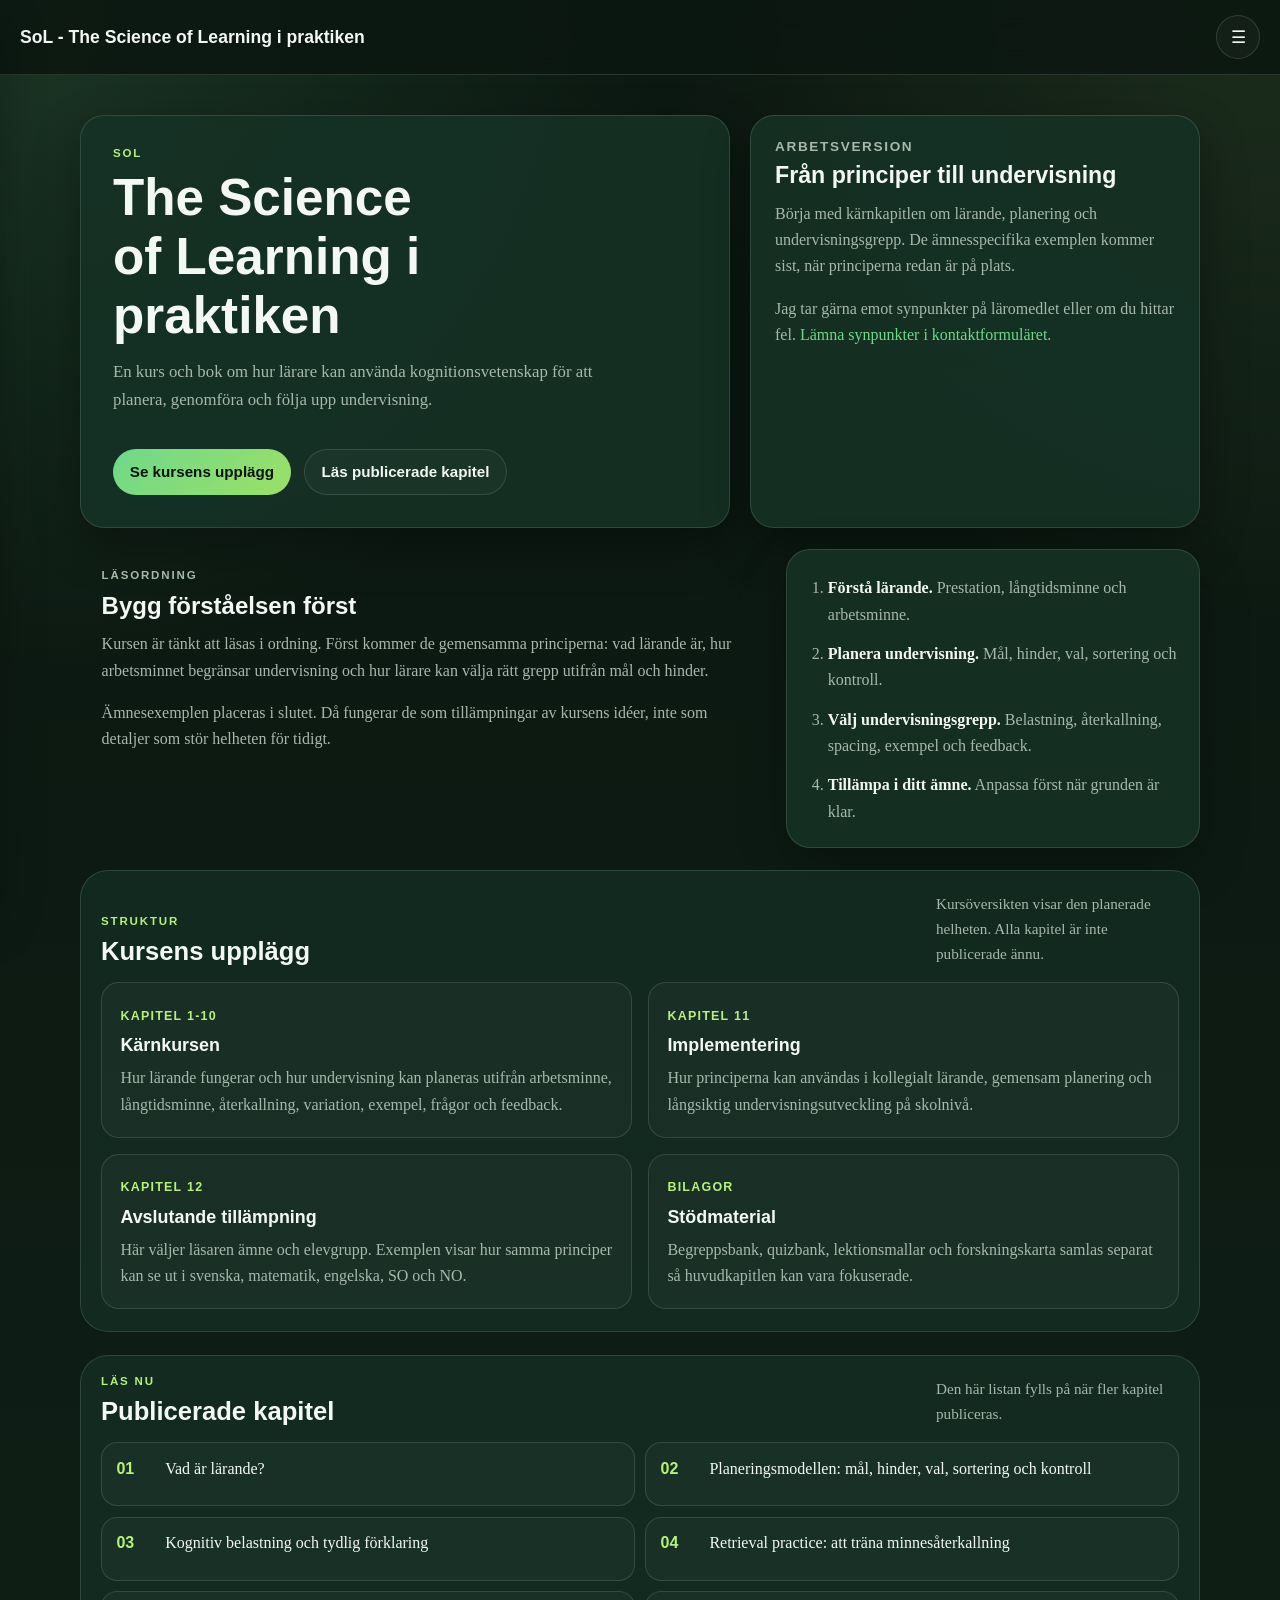
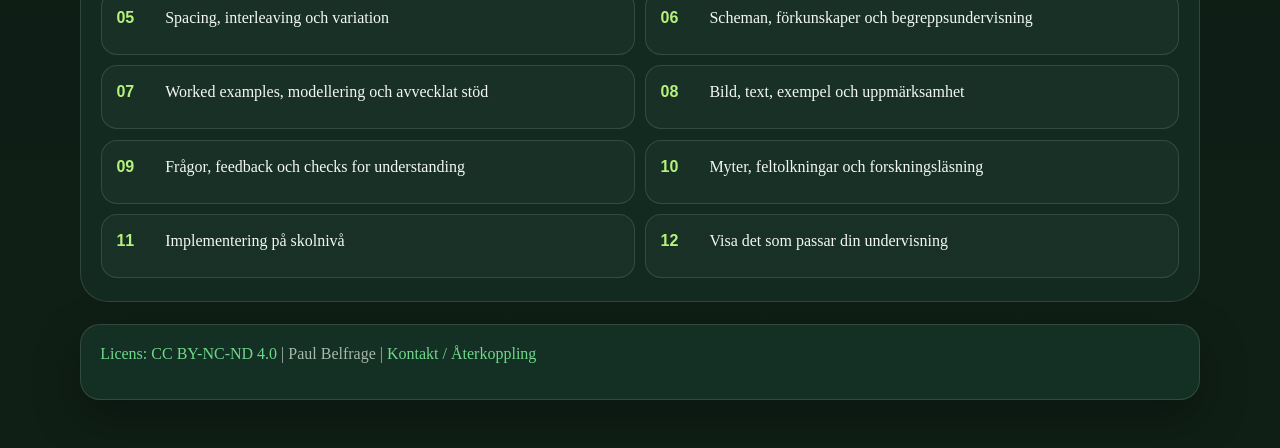
==== index.html @ 5ec09e28 "first commit" ====
<!DOCTYPE html>
<html lang="sv">

<head>
    <meta charset="UTF-8">
    <meta name="viewport" content="width=device-width, initial-scale=1.0">
    <meta name="description" content="The Science of Learning i praktiken är en bok om kognitionsvetenskap, undervisning och lärande med kapitel, övningar och quiz.">
    <title>The Science of Learning i praktiken</title>
    <link rel="stylesheet" href="css/style.css">
</head>

<body>
    <nav class="navbar">
        <a href="index.html" class="logo">SoL - The Science of Learning i praktiken</a>
        <button class="menu-toggle" id="menu-toggle" aria-label="Öppna kapitelmeny">☰</button>
    </nav>

    <aside class="side-menu" id="side-menu" aria-label="Kapitelmeny">
        <a href="index.html" class="menu-close" id="menu-close" aria-label="Stäng kapitelmeny">✕</a>
        <h2>Kapitel</h2>
        <nav class="chapter-menu" id="chapters-menu"></nav>
    </aside>

    <div class="container home-page">
        <header class="hero">
            <div class="hero-copy">
                <p class="eyebrow">SoL</p>
                <h1>The Science of Learning i praktiken</h1>
                <p class="subtitle">En kurs och bok om hur lärare kan använda kognitionsvetenskap för att planera, genomföra och följa upp undervisning.</p>
                <div class="hero-actions">
                    <a href="#course-roadmap" class="primary-link">Se kursens upplägg</a>
                    <a href="#available-chapters" class="secondary-link">Läs publicerade kapitel</a>
                </div>
            </div>
            <div class="hero-card">
                <p class="hero-card-label">Arbetsversion</p>
                <h2>Från principer till undervisning</h2>
                <p>Börja med kärnkapitlen om lärande, planering och undervisningsgrepp. De ämnesspecifika exemplen kommer sist, när principerna redan är på plats.</p>
                <p>Jag tar gärna emot synpunkter på läromedlet eller om du hittar fel. <a
                        href="https://docs.google.com/forms/d/e/1FAIpQLSc8fyjjAhtlfX3u6UeVvk6AlF_3-ow0UdZmgP3QtJIn5s7_hw/viewform?usp=dialog"
                        target="_blank" rel="noopener noreferrer">Lämna synpunkter i kontaktformuläret</a>.</p>
            </div>
        </header>

        <main class="page-stack">
            <section class="course-intro split-mode">
                <div class="split-mode-copy">
                    <p class="eyebrow">Läsordning</p>
                    <h2>Bygg förståelsen först</h2>
                    <p>Kursen är tänkt att läsas i ordning. Först kommer de gemensamma principerna: vad lärande är, hur arbetsminnet begränsar undervisning och hur lärare kan välja rätt grepp utifrån mål och hinder.</p>
                    <p>Ämnesexemplen placeras i slutet. Då fungerar de som tillämpningar av kursens idéer, inte som detaljer som stör helheten för tidigt.</p>
                </div>
                <div class="split-mode-panel">
                    <ol class="course-steps">
                        <li><strong>Förstå lärande.</strong> Prestation, långtidsminne och arbetsminne.</li>
                        <li><strong>Planera undervisning.</strong> Mål, hinder, val, sortering och kontroll.</li>
                        <li><strong>Välj undervisningsgrepp.</strong> Belastning, återkallning, spacing, exempel och feedback.</li>
                        <li><strong>Tillämpa i ditt ämne.</strong> Anpassa först när grunden är klar.</li>
                    </ol>
                </div>
            </section>

            <section class="toc-section" id="course-roadmap">
                <div class="section-heading">
                    <div>
                        <p class="eyebrow">Struktur</p>
                        <h2>Kursens upplägg</h2>
                    </div>
                    <p class="section-note">Kursöversikten visar den planerade helheten. Alla kapitel är inte publicerade ännu.</p>
                </div>

                <div class="roadmap-grid">
                    <article class="roadmap-card">
                        <span class="roadmap-range">Kapitel 1-10</span>
                        <h3>Kärnkursen</h3>
                        <p>Hur lärande fungerar och hur undervisning kan planeras utifrån arbetsminne, långtidsminne, återkallning, variation, exempel, frågor och feedback.</p>
                    </article>
                    <article class="roadmap-card">
                        <span class="roadmap-range">Kapitel 11</span>
                        <h3>Implementering</h3>
                        <p>Hur principerna kan användas i kollegialt lärande, gemensam planering och långsiktig undervisningsutveckling på skolnivå.</p>
                    </article>
                    <article class="roadmap-card">
                        <span class="roadmap-range">Kapitel 12</span>
                        <h3>Avslutande tillämpning</h3>
                        <p>Här väljer läsaren ämne och elevgrupp. Exemplen visar hur samma principer kan se ut i svenska, matematik, engelska, SO och NO.</p>
                    </article>
                    <article class="roadmap-card">
                        <span class="roadmap-range">Bilagor</span>
                        <h3>Stödmaterial</h3>
                        <p>Begreppsbank, quizbank, lektionsmallar och forskningskarta samlas separat så huvudkapitlen kan vara fokuserade.</p>
                    </article>
                </div>
            </section>

            <section class="toc-section" id="available-chapters">
                <div class="section-heading">
                    <div>
                        <p class="eyebrow">Läs nu</p>
                        <h2>Publicerade kapitel</h2>
                    </div>
                    <p class="section-note">Den här listan fylls på när fler kapitel publiceras.</p>
                </div>
                <nav class="chapter-menu chapter-menu-home" id="chapters-menu-homepage"></nav>
            </section>

        </main>

        <footer class="site-footer">
            <p><a href="https://creativecommons.org/licenses/by-nc-nd/4.0/" target="_blank" rel="noopener noreferrer">Licens: CC BY-NC-ND 4.0</a> | Paul Belfrage | <a
                href="https://docs.google.com/forms/d/e/1FAIpQLSc8fyjjAhtlfX3u6UeVvk6AlF_3-ow0UdZmgP3QtJIn5s7_hw/viewform"
                target="_blank" rel="noopener noreferrer">Kontakt / Återkoppling</a></p>
    </footer>
    </div>

    <script src="js/main.js"></script>
</body>

</html>
---- css/style.css ----
/* Space Safari - Simplified Stylesheet */

/* Programmering nivå 1 med Python */

:root {
  color-scheme: dark;
  --bg: #0b1711;
  --bg-end: #0f1f16;
  --bg-alt: #102218;
  --surface: #163125;
  --surface-2: #1b3a2c;
  --accent: #6fd88a;
  --accent-strong: #b6f17c;
  --text: #f3f8f4;
  --text-muted: #a7b8ac;
  --border: rgba(167, 184, 172, 0.2);
  --shadow: 0 18px 48px rgba(0, 0, 0, 0.3);
  --navbar-bg: rgba(11, 23, 17, 0.86);
  --side-menu-bg: rgba(10, 21, 15, 0.98);
  --panel-bg: rgba(22, 49, 37, 0.9);
  --panel-bg-soft: rgba(22, 49, 37, 0.68);
  --control-bg: rgba(255, 255, 255, 0.03);
  --control-bg-strong: rgba(255, 255, 255, 0.05);
  --overlay-bg: rgba(3, 8, 6, 0.56);
  --accent-text: #08140d;
  --hover-surface: #234533;
  --code-bg: #0a160f;
  --media-bg: #050e09;
  --hero-gradient-start: rgba(111, 216, 138, 0.08);
  --hero-gradient-end: rgba(182, 241, 124, 0.06);
  --topic-text: #e7f8ea;
  --reading-width: 72ch;
}

body[data-theme="light"] {
  color-scheme: light;
  --bg: #f4f7f0;
  --bg-end: #e9f0e4;
  --bg-alt: #eef4ea;
  --surface: #ffffff;
  --surface-2: #e4eee0;
  --accent: #2d8a48;
  --accent-strong: #246b3a;
  --text: #142219;
  --text-muted: #55665a;
  --border: rgba(67, 91, 74, 0.22);
  --shadow: 0 16px 42px rgba(31, 57, 38, 0.12);
  --navbar-bg: rgba(248, 251, 245, 0.9);
  --side-menu-bg: rgba(248, 251, 245, 0.98);
  --panel-bg: rgba(255, 255, 255, 0.9);
  --panel-bg-soft: rgba(255, 255, 255, 0.76);
  --control-bg: rgba(20, 34, 25, 0.04);
  --control-bg-strong: rgba(20, 34, 25, 0.07);
  --overlay-bg: rgba(20, 34, 25, 0.28);
  --accent-text: #ffffff;
  --hover-surface: #dce9d8;
  --code-bg: #edf4eb;
  --media-bg: #dde8d9;
  --hero-gradient-start: rgba(45, 138, 72, 0.08);
  --hero-gradient-end: rgba(128, 153, 48, 0.08);
  --topic-text: #173d24;
}

* {
  box-sizing: border-box;
}

html {
  scroll-behavior: smooth;
  scroll-padding-top: 80px;
}

body {
  margin: 0;
  min-height: 100vh;
  font-family: Georgia, "Times New Roman", serif;
  line-height: 1.65;
  color: var(--text);
  background:
    radial-gradient(
      circle at top left,
      rgba(111, 216, 138, 0.16),
      transparent 28%
    ),
    radial-gradient(
      circle at top right,
      rgba(182, 241, 124, 0.1),
      transparent 26%
    ),
    linear-gradient(180deg, var(--bg) 0%, var(--bg-end) 100%);
}

body.menu-open {
  overflow: hidden;
}

body.menu-open::before {
  content: "";
  position: fixed;
  inset: 0;
  background: var(--overlay-bg);
  z-index: 95;
}

img {
  max-width: 100%;
  display: block;
}

a {
  color: var(--accent);
  text-decoration: none;
}

a:hover {
  text-decoration: underline;
}

h1,
h2,
h3,
h4 {
  font-family: "Trebuchet MS", "Segoe UI", sans-serif;
  line-height: 1.15;
  margin: 0;
}

p {
  margin: 0 0 1rem;
}

ul,
ol {
  margin: 0.25rem 0 1rem;
  padding-left: 1.35rem;
}

.container {
  width: calc(100% - 2rem);
  max-width: 1180px;
  margin: 0 auto;
  padding: 1.25rem 0 3rem;
}

.navbar {
  position: sticky;
  top: 0;
  z-index: 90;
  display: flex;
  flex-wrap: wrap;
  align-items: center;
  justify-content: space-between;
  gap: 1rem;
  padding: 0.95rem 1.25rem;
  background: var(--navbar-bg);
  backdrop-filter: blur(14px);
  border-bottom: 1px solid var(--border);
}

.logo {
  order: 1;
  font-family: "Trebuchet MS", "Segoe UI", sans-serif;
  font-size: 1.1rem;
  font-weight: 700;
  color: var(--text);
}

.site-search {
  order: 2;
  flex: 1 1 320px;
  max-width: 480px;
  min-width: 220px;
  display: flex;
  align-items: center;
  gap: 0.5rem;
  position: relative;
}

.site-search-toggle {
  display: none;
  order: 1;
  align-items: center;
  justify-content: center;
  width: 2.75rem;
  height: 2.75rem;
  border: 1px solid var(--border);
  border-radius: 999px;
  background: var(--control-bg);
  color: var(--text);
  font-size: 1.05rem;
  cursor: pointer;
}

.site-search-panel {
  order: 2;
  flex: 1 1 320px;
  min-width: 220px;
  display: flex;
  align-items: center;
}

.site-search-panel .gcse-search {
  width: 100%;
}

.site-search-panel .gsc-control-cse,
.site-search-panel .gsc-control-cse-en,
.site-search .gsc-control-cse,
.site-search .gsc-control-cse-en {
  background: transparent !important;
  border: 0 !important;
  padding: 0 !important;
  margin: 0 !important;
}

.site-search-panel table.gsc-search-box,
.site-search table.gsc-search-box {
  margin: 0 !important;
}

.site-search-panel .gsc-search-box td,
.site-search .gsc-search-box td {
  padding: 0 !important;
}

.site-search-panel .gsc-input-box,
.site-search .gsc-input-box {
  background: var(--control-bg) !important;
  border: 1px solid var(--border) !important;
  box-shadow: none !important;
  border-radius: 999px !important;
  padding: 0.15rem 0.45rem !important;
}

.site-search-panel input.gsc-input,
.site-search input.gsc-input {
  background: transparent !important;
  color: var(--text) !important;
}

.site-search-panel input.gsc-input::placeholder,
.site-search input.gsc-input::placeholder {
  color: var(--text-muted) !important;
}

.site-search-panel .gsc-search-button-v2,
.site-search-panel .gsc-search-button-v2:hover,
.site-search-panel .gsc-search-button-v2:focus,
.site-search .gsc-search-button-v2,
.site-search .gsc-search-button-v2:hover,
.site-search .gsc-search-button-v2:focus {
  background: var(--accent) !important;
  border: 1px solid var(--accent) !important;
  border-radius: 999px !important;
  box-shadow: none !important;
}

.site-search-panel .gsc-search-button-v2 svg,
.site-search-panel .gsc-search-button-v2 path,
.site-search .gsc-search-button-v2 svg,
.site-search .gsc-search-button-v2 path {
  fill: var(--accent-text) !important;
}

.site-search-panel .gsc-results-wrapper-visible,
.site-search-panel .gsc-results-wrapper-overlay,
.site-search .gsc-results-wrapper-visible,
.site-search .gsc-results-wrapper-overlay {
  max-height: 70vh !important;
  min-height: 420px !important;
  overflow-y: auto !important;
}

.site-search-panel .gsc-results-wrapper-visible,
.site-search .gsc-results-wrapper-visible {
  width: 92vw !important;
  max-width: 680px !important;
}

.site-search-panel .gsc-resultsbox-visible,
.site-search-panel .gsc-results,
.site-search .gsc-resultsbox-visible,
.site-search .gsc-results {
  width: 100% !important;
}

.site-search-panel .gsc-webResult.gsc-result,
.site-search-panel .gsc-result,
.site-search .gsc-webResult.gsc-result,
.site-search .gsc-result {
  background: var(--panel-bg) !important;
  border-color: var(--border) !important;
}

.site-search-panel .gscb_a,
.site-search .gscb_a {
  color: var(--text) !important;
}

.page-search-shell {
  width: 100%;
  margin: 0 auto;
  max-width: 1180px;
  padding: 0.75rem 1rem 0;
  display: flex;
  flex-wrap: wrap;
  align-items: center;
  gap: 0.5rem;
}

.page-search-shell .site-search-panel {
  max-width: 520px;
  margin: 0 auto;
}

.menu-toggle,
.menu-close,
.primary-link,
.secondary-link,
.preview-link,
.nav-button,
.chapter-link,
.preview-btn {
  -webkit-tap-highlight-color: transparent;
}

.menu-toggle {
  order: 3;
  border: 1px solid var(--border);
  border-radius: 999px;
  background: var(--control-bg);
  color: var(--text);
  width: 2.75rem;
  height: 2.75rem;
  font-size: 1.05rem;
  cursor: pointer;
}

.theme-toggle {
  order: 2;
  display: inline-flex;
  align-items: center;
  justify-content: center;
  gap: 0.35rem;
  min-width: 2.75rem;
  height: 2.75rem;
  padding: 0 0.85rem;
  border: 1px solid var(--border);
  border-radius: 999px;
  background: var(--control-bg);
  color: var(--text);
  font:
    700 0.9rem/1 "Trebuchet MS",
    "Segoe UI",
    sans-serif;
  cursor: pointer;
}

.theme-toggle:hover,
.menu-toggle:hover,
.site-search-toggle:hover {
  border-color: rgba(111, 216, 138, 0.45);
  background: rgba(111, 216, 138, 0.08);
}

.side-menu {
  position: fixed;
  inset: 0 auto 0 0;
  width: 22rem;
  max-width: 92vw;
  padding: 1.25rem;
  background: var(--side-menu-bg);
  border-right: 1px solid var(--border);
  box-shadow: var(--shadow);
  transform: translateX(-102%);
  transition: transform 0.28s ease;
  z-index: 100;
  overflow-y: auto;
}

.side-menu.active {
  transform: translateX(0);
}

.side-menu h2 {
  margin: 0.25rem 0 1rem;
  font-size: 1.3rem;
}

.menu-close {
  position: absolute;
  top: 0.85rem;
  right: 0.85rem;
  width: 2.2rem;
  height: 2.2rem;
  display: grid;
  place-items: center;
  border-radius: 999px;
  border: 1px solid var(--border);
  color: var(--text);
}

.chapter-menu {
  display: grid;
  gap: 0.65rem;
}

.chapter-link {
  display: flex;
  gap: 0.8rem;
  align-items: flex-start;
  padding: 0.8rem 0.9rem;
  border: 1px solid var(--border);
  border-radius: 16px;
  color: var(--text);
  background: var(--control-bg);
}

.chapter-link:hover {
  text-decoration: none;
  border-color: rgba(111, 216, 138, 0.45);
  background: rgba(111, 216, 138, 0.08);
}

.chapter-number {
  color: var(--accent-strong);
  font-weight: 700;
  min-width: 2.25rem;
  font-family: "Trebuchet MS", "Segoe UI", sans-serif;
}

.chapter-title {
  color: var(--text);
}

.home-page,
.preview-page {
  max-width: 1120px;
}

.hero {
  display: grid;
  grid-template-columns: minmax(0, 1.3fr) minmax(18rem, 0.9fr);
  gap: 1.25rem;
  align-items: stretch;
  margin-top: 1.25rem;
}

.hero-compact {
  margin-top: 1.1rem;
}

.hero-copy,
.hero-card,
.feature-card,
.split-mode-panel,
.chapter-main,
.chapter-aside,
.aside-card,
.content-section,
.chapter-header,
.nav-button,
.site-footer {
  background: rgba(22, 49, 37, 0.9);
  background: var(--panel-bg);
  border: 1px solid var(--border);
  box-shadow: var(--shadow);
}

.hero-copy,
.hero-card,
.feature-card,
.split-mode-panel,
.aside-card {
  border-radius: 24px;
}

.hero-copy {
  padding: 2rem;
  display: flex;
  flex-direction: column;
  justify-content: center;
}

.eyebrow {
  margin: 0 0 0.6rem;
  text-transform: uppercase;
  letter-spacing: 0.16em;
  color: var(--accent-strong);
  font:
    700 0.72rem/1 "Trebuchet MS",
    "Segoe UI",
    sans-serif;
}

.hero h1 {
  font-size: 3.2rem;
  max-width: 11ch;
  margin-bottom: 0.75rem;
}

.subtitle {
  font-size: 1.05rem;
  color: var(--text-muted);
  max-width: 62ch;
}

.hero-actions {
  display: flex;
  flex-wrap: wrap;
  gap: 0.8rem;
  margin-top: 1.2rem;
}

.primary-link,
.secondary-link,
.preview-link {
  display: inline-flex;
  align-items: center;
  justify-content: center;
  min-height: 2.9rem;
  padding: 0.7rem 1.05rem;
  border-radius: 999px;
  font:
    700 0.95rem/1.1 "Trebuchet MS",
    "Segoe UI",
    sans-serif;
}

.primary-link,
.preview-link {
  color: #08140d;
  color: var(--accent-text);
  background: linear-gradient(135deg, var(--accent) 0%, #9ce067 100%);
}

.secondary-link {
  color: var(--text);
  border: 1px solid var(--border);
  background: var(--control-bg);
}

.hero-card {
  padding: 1.5rem;
}

.hero-card-label {
  margin: 0 0 0.5rem;
  color: var(--accent-strong);
  font:
    700 0.85rem/1 "Trebuchet MS",
    "Segoe UI",
    sans-serif;
  text-transform: uppercase;
  letter-spacing: 0.12em;
}

.hero-card h2 {
  margin-bottom: 0.75rem;
  font-size: 1.45rem;
}

.hero-card p,
.hero-card li,
.feature-card p,
.split-mode-copy p,
.chapter-aside p,
.chapter-aside li,
.content-section p {
  color: var(--text-muted);
}

.hero-card ul {
  margin-top: 1rem;
}

.page-stack {
  display: grid;
  gap: 1.4rem;
  margin-top: 1.3rem;
}

.feature-grid {
  display: grid;
  grid-template-columns: repeat(3, minmax(0, 1fr));
  gap: 1rem;
}

.feature-card {
  padding: 1.25rem;
}

.feature-card h2 {
  margin-bottom: 0.6rem;
  font-size: 1.1rem;
}

.course-intro {
  align-items: stretch;
}

.course-steps {
  display: grid;
  gap: 0.8rem;
  padding-left: 1.2rem;
}

.course-steps li {
  color: var(--text-muted);
}

.course-steps strong {
  color: var(--text);
}

.toc-section,
.split-mode,
.chapter-header,
.content-section,
.chapter-nav,
.chapter-hero {
  width: 100%;
}

.toc-section {
  padding: 1.25rem 1.25rem 1.4rem;
  border: 1px solid var(--border);
  border-radius: 28px;
  background: var(--panel-bg-soft);
}

.section-heading {
  display: flex;
  justify-content: space-between;
  gap: 1rem;
  align-items: end;
  margin-bottom: 1rem;
}

.section-heading h2 {
  font-size: 1.6rem;
}

.section-note {
  max-width: 32ch;
  color: var(--text-muted);
  font-size: 0.95rem;
  margin: 0;
}

.chapter-menu-home {
  grid-template-columns: repeat(2, minmax(0, 1fr));
}

.chapter-menu-home .chapter-link {
  min-height: 4rem;
}

.roadmap-grid {
  display: grid;
  grid-template-columns: repeat(2, minmax(0, 1fr));
  gap: 1rem;
}

.roadmap-card {
  padding: 1.15rem;
  border: 1px solid var(--border);
  border-radius: 18px;
  background: var(--control-bg);
}

.roadmap-card h3 {
  margin: 0.45rem 0 0.6rem;
  font-size: 1.12rem;
}

.roadmap-card p {
  margin: 0;
  color: var(--text-muted);
}

.roadmap-range {
  display: inline-flex;
  color: var(--accent-strong);
  font:
    700 0.78rem/1 "Trebuchet MS",
    "Segoe UI",
    sans-serif;
  text-transform: uppercase;
  letter-spacing: 0.1em;
}

.split-mode {
  display: grid;
  grid-template-columns: minmax(0, 1.25fr) minmax(18rem, 0.75fr);
  gap: 1rem;
  align-items: stretch;
}

.split-mode-copy,
.split-mode-panel {
  padding: 1.35rem;
}

.split-mode-copy h2,
.feature-card h2,
.chapter-main h2,
.chapter-aside h2,
.chapter-aside h3 {
  margin-bottom: 0.75rem;
}

.split-mode-panel ol,
.split-mode-panel ul {
  margin-bottom: 0;
}

.site-footer {
  margin-top: 1.4rem;
  padding: 1rem 1.2rem;
  border-radius: 20px;
  color: var(--text-muted);
}

.site-footer-wide {
  margin: 1rem auto 0;
  width: calc(100% - 2rem);
  max-width: 1180px;
}

.chapter-shell {
  display: grid;
  grid-template-columns: minmax(0, 1fr) minmax(18rem, 0.32fr);
  gap: 1rem;
  align-items: start;
}

.chapter-main {
  min-width: 0;
  padding: 1.25rem;
  border-radius: 28px;
}


.chapter-quiz-section {
  margin-top: 2rem;
}

.quiz-grid {
  display: grid;
  gap: 1.5rem;
  grid-template-columns: 1fr;
  margin-top: 1.2rem;
}

.quiz-card {
  margin: 0;
  padding: 1.15rem;
  border: 1px solid var(--border);
  border-radius: 16px;
  background: var(--control-bg-strong);
}

.quiz-question {
  margin: 0 0 1rem;
  display: block;
  font-weight: 700;
}

.quiz-options {
  display: flex;
  flex-direction: column;
  gap: 0.8rem;
}

.quiz-option {
  display: flex;
  align-items: flex-start;
  gap: 0.7rem;
  width: 100%;
  box-sizing: border-box;
  padding: 0.8rem 0.9rem;
  border-radius: 12px;
  background: var(--control-bg);
}

.quiz-option input {
  margin-top: 0.2rem;
}

.quiz-actions {
  margin-top: 1.4rem;
  display: grid;
  gap: 0.8rem;
}

.quiz-submit {
  justify-self: start;
  border: 0;
  border-radius: 999px;
  padding: 0.85rem 1.3rem;
  background: var(--accent);
  color: var(--accent-text);
  font: inherit;
  font-weight: 700;
  cursor: pointer;
}

.quiz-status {
  margin: 0;
  color: var(--text-muted);
}

.quiz-results {
  margin-top: 1.4rem;
}

.quiz-results-grid {
  display: grid;
  gap: 1rem;
  margin-top: 1rem;
}

.quiz-result-card {
  padding: 1rem;
  border-radius: 14px;
  border: 1px solid var(--border);
  background: var(--control-bg-strong);
}

.quiz-card--missing,
.quiz-result-card--incorrect {
  border-color: rgba(255, 171, 145, 0.7);
}

.quiz-card--correct,
.quiz-result-card--correct {
  border-color: rgba(111, 216, 138, 0.7);
}

.quiz-result-question {
  margin-top: 0;
}

.quiz-result-explanation {
  margin-bottom: 0;
}

.chapter-resources-section {
  margin-top: 1.25rem;
  padding: 0.95rem 1rem 1rem;
}

.chapter-resources-section h2 {
  font-size: 1.15rem;
}

.chapter-resources-section .resource-list {
  gap: 0.55rem;
}

.chapter-resources-section .resource-item {
  padding: 0.7rem 0.8rem;
  border-radius: 12px;
}

.chapter-resources-section .resource-item h3 {
  margin-bottom: 0.25rem;
  font-size: 0.95rem;
}

.chapter-resources-section .resource-item p {
  margin-bottom: 0;
  font-size: 0.84rem;
  line-height: 1.45;
}
.chapter-aside {
  position: sticky;
  top: 5rem;
  display: grid;
  gap: 1rem;
  border-radius: 28px;
  padding: 1rem;
}

.chapter-hero {
  padding: 1rem 1.1rem 1.25rem;
  border-radius: 24px;
  margin-bottom: 1rem;
  background: linear-gradient(
    135deg,
    var(--hero-gradient-start),
    var(--hero-gradient-end)
  );
  border: 1px solid var(--border);
}

.chapter-hero h1 {
  font-size: 2.35rem;
}

.chapter-hero .subtitle {
  margin-top: 0.5rem;
}

.chapter-hero a {
  color: var(--text);
}

.chapter-header,
.content-section {
  border-radius: 22px;
  padding: 1.1rem 1.1rem 1.2rem;
  margin-bottom: 1rem;
}

.chapter-header h1 {
  font-size: 1.8rem;
}

.chapter-meta {
  display: flex;
  flex-wrap: wrap;
  gap: 0.75rem 1rem;
  margin-top: 0.8rem;
  color: var(--text-muted);
  font:
    700 0.9rem/1.2 "Trebuchet MS",
    "Segoe UI",
    sans-serif;
}

.chapter-header .chapter-meta span {
  padding: 0.4rem 0.7rem;
  border-radius: 999px;
  background: var(--control-bg);
  border: 1px solid var(--border);
}

.key-topics {
  display: flex;
  flex-wrap: wrap;
  gap: 0.55rem;
  margin-top: 1rem;
}

.key-topics span {
  padding: 0.42rem 0.72rem;
  border-radius: 999px;
  border: 1px solid rgba(111, 216, 138, 0.3);
  background: rgba(111, 216, 138, 0.12);
  color: var(--topic-text);
  font:
    700 0.82rem/1 "Trebuchet MS",
    "Segoe UI",
    sans-serif;
}

.content-section ul,
.content-section ol,
.aside-card ul,
.aside-card ol {
  line-height: 1.8;
}

.video-grid,
.resource-list {
  display: grid;
  gap: 0.9rem;
}

.video-card,
.resource-item {
  padding: 1rem;
  border-radius: 20px;
  background: var(--control-bg);
  border: 1px solid var(--border);
}

.video-card h3,
.resource-item h3 {
  margin-bottom: 0.35rem;
}

.video-embed {
  width: 100%;
  aspect-ratio: 16 / 9;
  border: 0;
  border-radius: 16px;
  margin-top: 0.8rem;
}

.gif-embed {
  width: 100%;
  height: auto;
  object-fit: contain;
  background: var(--media-bg);
}

.chapter-nav {
  display: grid;
  grid-template-columns: repeat(2, minmax(0, 1fr));
  gap: 0.9rem;
}

.nav-button {
  display: flex;
  justify-content: space-between;
  gap: 0.8rem;
  padding: 1rem 1.05rem;
  border-radius: 20px;
  color: var(--text);
}

.nav-button:hover {
  text-decoration: none;
  border-color: rgba(111, 216, 138, 0.45);
  transform: translateY(-1px);
}

.nav-label {
  color: var(--text-muted);
  font:
    700 0.8rem/1 "Trebuchet MS",
    "Segoe UI",
    sans-serif;
  text-transform: uppercase;
  letter-spacing: 0.1em;
}

.nav-title {
  margin-top: 0.35rem;
  font:
    700 1rem/1.2 "Trebuchet MS",
    "Segoe UI",
    sans-serif;
}

.chapter-aside .aside-card {
  padding: 1rem 1rem 1.15rem;
}

.aside-card h2 {
  font-size: 1.2rem;
}

.aside-card h3 {
  font-size: 1.05rem;
}

.chapter-aside ul,
.chapter-aside ol {
  margin-bottom: 0;
}

.chapter-toc {
  margin-top: 0.75rem;
}

.chapter-toc-list {
  margin: 0;
  padding: 0;
  list-style: none;
  display: grid;
  gap: 0.35rem;
}

.chapter-toc-list li {
  margin: 0;
}

.chapter-toc .toc-link {
  display: block;
  padding: 0.45rem 0.6rem;
  border-radius: 10px;
  color: var(--text);
  border: 1px solid transparent;
  transition:
    background 0.2s ease,
    border-color 0.2s ease;
}

.chapter-toc .toc-link:hover {
  text-decoration: none;
  background: rgba(111, 216, 138, 0.1);
  border-color: rgba(111, 216, 138, 0.35);
}

.chapter-toc .toc-link-sub {
  padding-left: 1.2rem;
  font-size: 0.95rem;
  color: var(--text-muted);
}

.toc-empty {
  margin: 0;
  color: var(--text-muted);
}

pre,
code {
  font-family: "SFMono-Regular", "Menlo", "Consolas", monospace;
}

pre {
  overflow-x: auto;
  padding: 1rem;
  border-radius: 18px;
  background: var(--code-bg);
  border: 1px solid var(--border);
}

code {
  padding: 0.15rem 0.35rem;
  border-radius: 6px;
  background: var(--control-bg-strong);
}

pre code {
  padding: 0;
  background: transparent;
}

blockquote {
  margin: 1rem 0;
  padding: 0.9rem 1rem;
  border-left: 4px solid var(--accent-strong);
  background: rgba(182, 241, 124, 0.09);
  color: var(--text-muted);
}

table {
  width: 100%;
  border-collapse: collapse;
  overflow: hidden;
  border-radius: 14px;
}

th,
td {
  border: 1px solid var(--border);
  padding: 0.65rem 0.75rem;
  vertical-align: top;
}

th {
  background: var(--control-bg-strong);
  text-align: left;
}

@media (max-width: 1080px) {
  .hero,
  .split-mode,
  .chapter-shell,
  .feature-grid,
  .roadmap-grid {
    grid-template-columns: 1fr;
  }

  .chapter-aside {
    position: static;
  }

  .chapter-menu-home {
    grid-template-columns: 1fr;
  }
}

@media (max-width: 720px) {
  .container,
  .site-footer-wide {
    width: calc(100% - 1rem);
    max-width: 100%;
  }

  .navbar {
    padding-inline: 0.85rem;
  }

  .logo {
    order: 1;
  }

  .site-search {
    order: 2;
    flex: 0 0 auto;
    min-width: 0;
    max-width: none;
    position: relative;
  }

  .site-search-toggle {
    display: inline-flex;
  }

  .site-search-panel {
    display: none;
    position: absolute;
    top: calc(100% + 0.55rem);
    left: 0;
    right: 0;
    z-index: 95;
    padding: 0.75rem;
    background: var(--side-menu-bg);
    border: 1px solid var(--border);
    border-radius: 18px;
    box-shadow: var(--shadow);
  }

  body.site-search-open .site-search-panel {
    display: flex;
  }

  body.site-search-open .site-search {
    flex-basis: 100%;
  }

  .menu-toggle {
    order: 2;
    margin-left: auto;
  }

  .page-search-shell {
    display: flex;
    flex-wrap: wrap;
    align-items: center;
    gap: 0.5rem;
    padding-inline: 0.5rem;
  }

  .page-search-shell .site-search-panel {
    display: none;
    width: 100%;
    max-width: none;
    margin: 0;
    position: static;
  }

  .hero-copy,
  .hero-card,
  .feature-card,
  .split-mode-copy,
  .split-mode-panel,
  .chapter-main,
  .chapter-aside,
  .content-section,
  .chapter-header,
  .toc-section,
  .site-footer {
    border-radius: 20px;
  }

  .hero-copy,
  .chapter-main {
    padding: 1.1rem;
  }

  .chapter-nav {
    grid-template-columns: 1fr;
  }

  .section-heading {
    flex-direction: column;
    align-items: start;
  }
}

.nav-button {
  flex: 1;
  padding: 1rem;
  background: var(--surface);
  border: 1px solid var(--border);
  border-radius: 6px;
  text-decoration: none;
  color: var(--text);
  transition: all 0.2s;
}

.nav-button:hover {
  background: var(--hover-surface);
  border-color: var(--accent);
  text-decoration: none;
}

.nav-label {
  font-size: 0.85rem;
  color: var(--text-muted);
}

.nav-title {
  font-weight: 600;
  margin-top: 0.5rem;
}

/* Mobile Responsive */
@media (max-width: 768px) {
  h1 {
    font-size: 2rem;
  }

  h2 {
    font-size: 1.5rem;
  }

  .preview-section {
    padding: 1.5rem 1rem;
  }

  .preview-section h2 {
    font-size: 1.5rem;
  }

  .preview-link {
    padding: 0.75rem 2rem;
    font-size: 1rem;
  }

  .chapter-link {
    flex-direction: column;
    align-items: flex-start;
  }

  .chapter-number {
    min-width: auto;
  }

  .chapter-nav {
    flex-direction: column;
  }

  .video-grid {
    grid-template-columns: 1fr;
  }

  .buy-guide-layout {
    grid-template-columns: 1fr;
  }

  .buy-guide-figure {
    display: flex;
    justify-content: center;
  }

  .buy-guide-figure img {
    max-width: 240px;
  }

  .intro-layout {
    grid-template-columns: 1fr;
  }

  .intro-figure img {
    max-width: 200px;
  }
}

@media (min-width: 1440px) {
  .container {
    max-width: 1200px;
  }
}
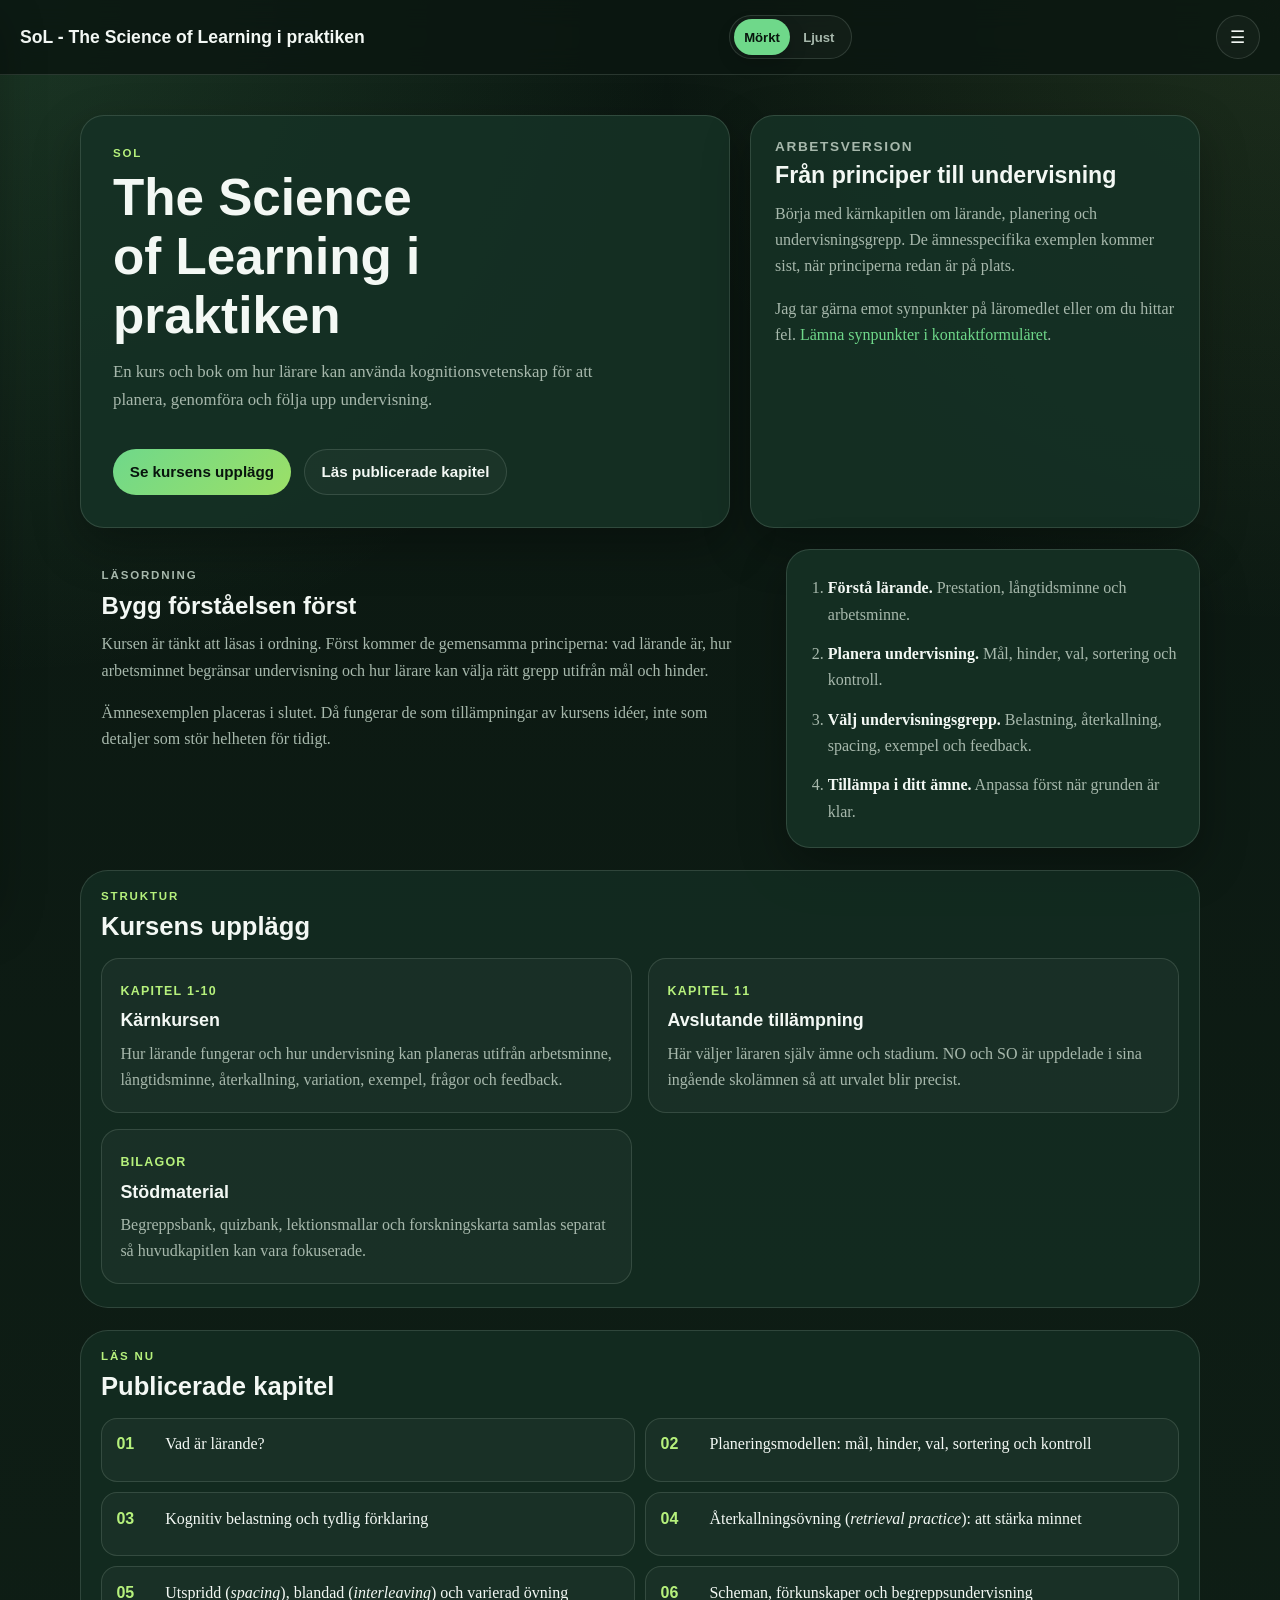
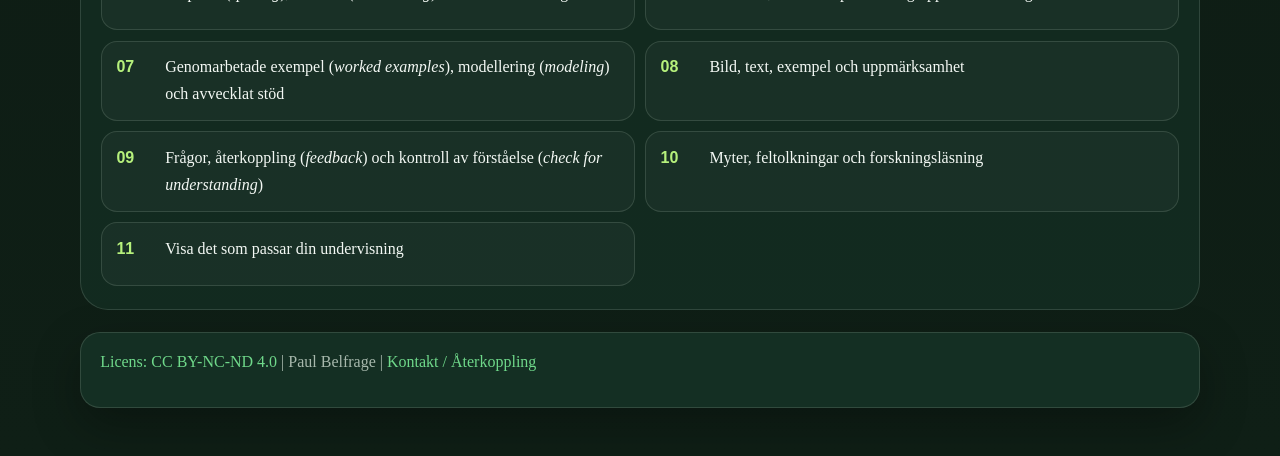
==== commit 771a8a12: "Add script to generate teacher examples with structured data for various subjects and stages" ====
--- a/index.html
+++ b/index.html
@@ -66,7 +66,6 @@
                         <p class="eyebrow">Struktur</p>
                         <h2>Kursens upplägg</h2>
                     </div>
-                    <p class="section-note">Kursöversikten visar den planerade helheten. Alla kapitel är inte publicerade ännu.</p>
                 </div>
 
                 <div class="roadmap-grid">
@@ -77,13 +76,8 @@
                     </article>
                     <article class="roadmap-card">
                         <span class="roadmap-range">Kapitel 11</span>
-                        <h3>Implementering</h3>
-                        <p>Hur principerna kan användas i kollegialt lärande, gemensam planering och långsiktig undervisningsutveckling på skolnivå.</p>
-                    </article>
-                    <article class="roadmap-card">
-                        <span class="roadmap-range">Kapitel 12</span>
                         <h3>Avslutande tillämpning</h3>
-                        <p>Här väljer läsaren ämne och elevgrupp. Exemplen visar hur samma principer kan se ut i svenska, matematik, engelska, SO och NO.</p>
+                        <p>Här väljer läraren själv ämne och stadium. NO och SO är uppdelade i sina ingående skolämnen så att urvalet blir precist.</p>
                     </article>
                     <article class="roadmap-card">
                         <span class="roadmap-range">Bilagor</span>
@@ -99,7 +93,6 @@
                         <p class="eyebrow">Läs nu</p>
                         <h2>Publicerade kapitel</h2>
                     </div>
-                    <p class="section-note">Den här listan fylls på när fler kapitel publiceras.</p>
                 </div>
                 <nav class="chapter-menu chapter-menu-home" id="chapters-menu-homepage"></nav>
             </section>
--- a/css/style.css
+++ b/css/style.css
@@ -52,7 +52,7 @@
   --control-bg: rgba(20, 34, 25, 0.04);
   --control-bg-strong: rgba(20, 34, 25, 0.07);
   --overlay-bg: rgba(20, 34, 25, 0.28);
-  --accent-text: #ffffff;
+  --accent-text: #08140d;
   --hover-surface: #dce9d8;
   --code-bg: #edf4eb;
   --media-bg: #dde8d9;
@@ -341,25 +341,56 @@
   display: inline-flex;
   align-items: center;
   justify-content: center;
-  gap: 0.35rem;
-  min-width: 2.75rem;
+  gap: 0;
+  min-width: 7.6rem;
   height: 2.75rem;
-  padding: 0 0.85rem;
+  padding: 0.22rem;
   border: 1px solid var(--border);
   border-radius: 999px;
   background: var(--control-bg);
   color: var(--text);
   font:
-    700 0.9rem/1 "Trebuchet MS",
+    700 0.82rem/1 "Trebuchet MS",
     "Segoe UI",
     sans-serif;
   cursor: pointer;
+}
+
+.theme-toggle-option {
+  position: relative;
+  z-index: 1;
+  display: inline-flex;
+  align-items: center;
+  justify-content: center;
+  width: 3.55rem;
+  height: 2.25rem;
+  border-radius: 999px;
+  color: var(--text-muted);
+  transition:
+    color 0.2s ease,
+    background 0.2s ease,
+    box-shadow 0.2s ease;
+}
+
+.theme-toggle[data-active-theme="dark"] .theme-toggle-dark,
+.theme-toggle[data-active-theme="light"] .theme-toggle-light {
+  color: var(--accent-text);
+  background: var(--accent);
+  box-shadow: 0 8px 18px rgba(0, 0, 0, 0.18);
+}
+
+body[data-theme="light"] .theme-toggle[data-active-theme="light"] .theme-toggle-light {
+  color: #ffffff;
 }
 
 .theme-toggle:hover,
 .menu-toggle:hover,
 .site-search-toggle:hover {
   border-color: rgba(111, 216, 138, 0.45);
+}
+
+.menu-toggle:hover,
+.site-search-toggle:hover {
   background: rgba(111, 216, 138, 0.08);
 }
 
@@ -461,7 +492,6 @@
 .chapter-header,
 .nav-button,
 .site-footer {
-  background: rgba(22, 49, 37, 0.9);
   background: var(--panel-bg);
   border: 1px solid var(--border);
   box-shadow: var(--shadow);
@@ -529,7 +559,6 @@
 
 .primary-link,
 .preview-link {
-  color: #08140d;
   color: var(--accent-text);
   background: linear-gradient(135deg, var(--accent) 0%, #9ce067 100%);
 }
@@ -1146,6 +1175,166 @@
 th {
   background: var(--control-bg-strong);
   text-align: left;
+}
+
+.teacher-example-bank {
+  margin-top: 1.5rem;
+}
+
+.example-filter-panel {
+  padding: 1.25rem;
+  margin-bottom: 1.25rem;
+  border: 1px solid var(--border);
+  border-radius: 18px;
+  background: var(--panel-bg-soft);
+}
+
+.example-filter-intro {
+  display: flex;
+  align-items: flex-start;
+  justify-content: space-between;
+  gap: 1rem;
+  margin-bottom: 1rem;
+}
+
+.example-filter-intro h3 {
+  margin: 0.35rem 0 0.5rem;
+}
+
+.example-filter-groups {
+  display: grid;
+  grid-template-columns: repeat(2, minmax(0, 1fr));
+  gap: 1rem;
+}
+
+.example-filter-groups fieldset {
+  min-width: 0;
+  margin: 0;
+  padding: 0.9rem;
+  border: 1px solid var(--border);
+  border-radius: 14px;
+}
+
+.example-filter-groups legend {
+  padding: 0 0.4rem;
+  font-family: "Trebuchet MS", "Segoe UI", sans-serif;
+  font-weight: 700;
+}
+
+.example-filter-options {
+  display: flex;
+  flex-wrap: wrap;
+  gap: 0.6rem;
+}
+
+.example-filter-option {
+  display: inline-flex;
+  align-items: center;
+  gap: 0.45rem;
+  padding: 0.5rem 0.75rem;
+  border: 1px solid var(--border);
+  border-radius: 999px;
+  background: var(--control-bg);
+  cursor: pointer;
+  font-family: "Trebuchet MS", "Segoe UI", sans-serif;
+  font-size: 0.92rem;
+}
+
+.example-filter-option:has(input:checked) {
+  border-color: var(--accent);
+  background: var(--hover-surface);
+}
+
+.example-filter-option input {
+  accent-color: var(--accent);
+}
+
+.example-filter-reset {
+  flex: 0 0 auto;
+  padding: 0.65rem 0.9rem;
+  border: 1px solid var(--accent);
+  border-radius: 999px;
+  color: var(--text);
+  background: transparent;
+  font: inherit;
+  font-weight: 700;
+  cursor: pointer;
+}
+
+.example-filter-reset:disabled {
+  opacity: 0.45;
+  cursor: not-allowed;
+}
+
+.example-filter-status {
+  margin: 1rem 0 0;
+  color: var(--text-muted);
+  font-weight: 700;
+}
+
+.teacher-example-grid {
+  display: grid;
+  gap: 0.85rem;
+}
+
+.teacher-example-card {
+  border: 1px solid var(--border);
+  border-radius: 16px;
+  background: var(--control-bg);
+  overflow: hidden;
+}
+
+.teacher-example-card[hidden] {
+  display: none;
+}
+
+.teacher-example-card summary {
+  display: grid;
+  gap: 0.55rem;
+  padding: 1rem 1.1rem;
+  cursor: pointer;
+  font-family: "Trebuchet MS", "Segoe UI", sans-serif;
+}
+
+.teacher-example-card summary:hover {
+  background: var(--control-bg-strong);
+}
+
+.teacher-example-tags {
+  display: flex;
+  flex-wrap: wrap;
+  gap: 0.4rem;
+}
+
+.teacher-example-tags span {
+  padding: 0.2rem 0.55rem;
+  border-radius: 999px;
+  color: var(--accent-strong);
+  background: var(--control-bg-strong);
+  font-size: 0.78rem;
+  font-weight: 700;
+}
+
+.teacher-example-content {
+  padding: 0 1.1rem 1.15rem;
+  border-top: 1px solid var(--border);
+}
+
+.teacher-example-content h3 {
+  margin: 1rem 0 0.5rem;
+  font-size: 1.05rem;
+}
+
+.teacher-example-content ol {
+  margin-top: 0;
+}
+
+.teacher-example-empty,
+.teacher-example-error {
+  padding: 1rem;
+  border: 1px solid var(--border);
+  border-radius: 14px;
+  background: var(--control-bg);
 }
 
 @media (max-width: 1080px) {
@@ -1215,9 +1404,13 @@
     flex-basis: 100%;
   }
 
-  .menu-toggle {
+  .theme-toggle {
     order: 2;
     margin-left: auto;
+  }
+
+  .menu-toggle {
+    order: 3;
   }
 
   .page-search-shell {
@@ -1263,6 +1456,14 @@
     flex-direction: column;
     align-items: start;
   }
+
+  .example-filter-intro {
+    flex-direction: column;
+  }
+
+  .example-filter-groups {
+    grid-template-columns: 1fr;
+  }
 }
 
 .nav-button {
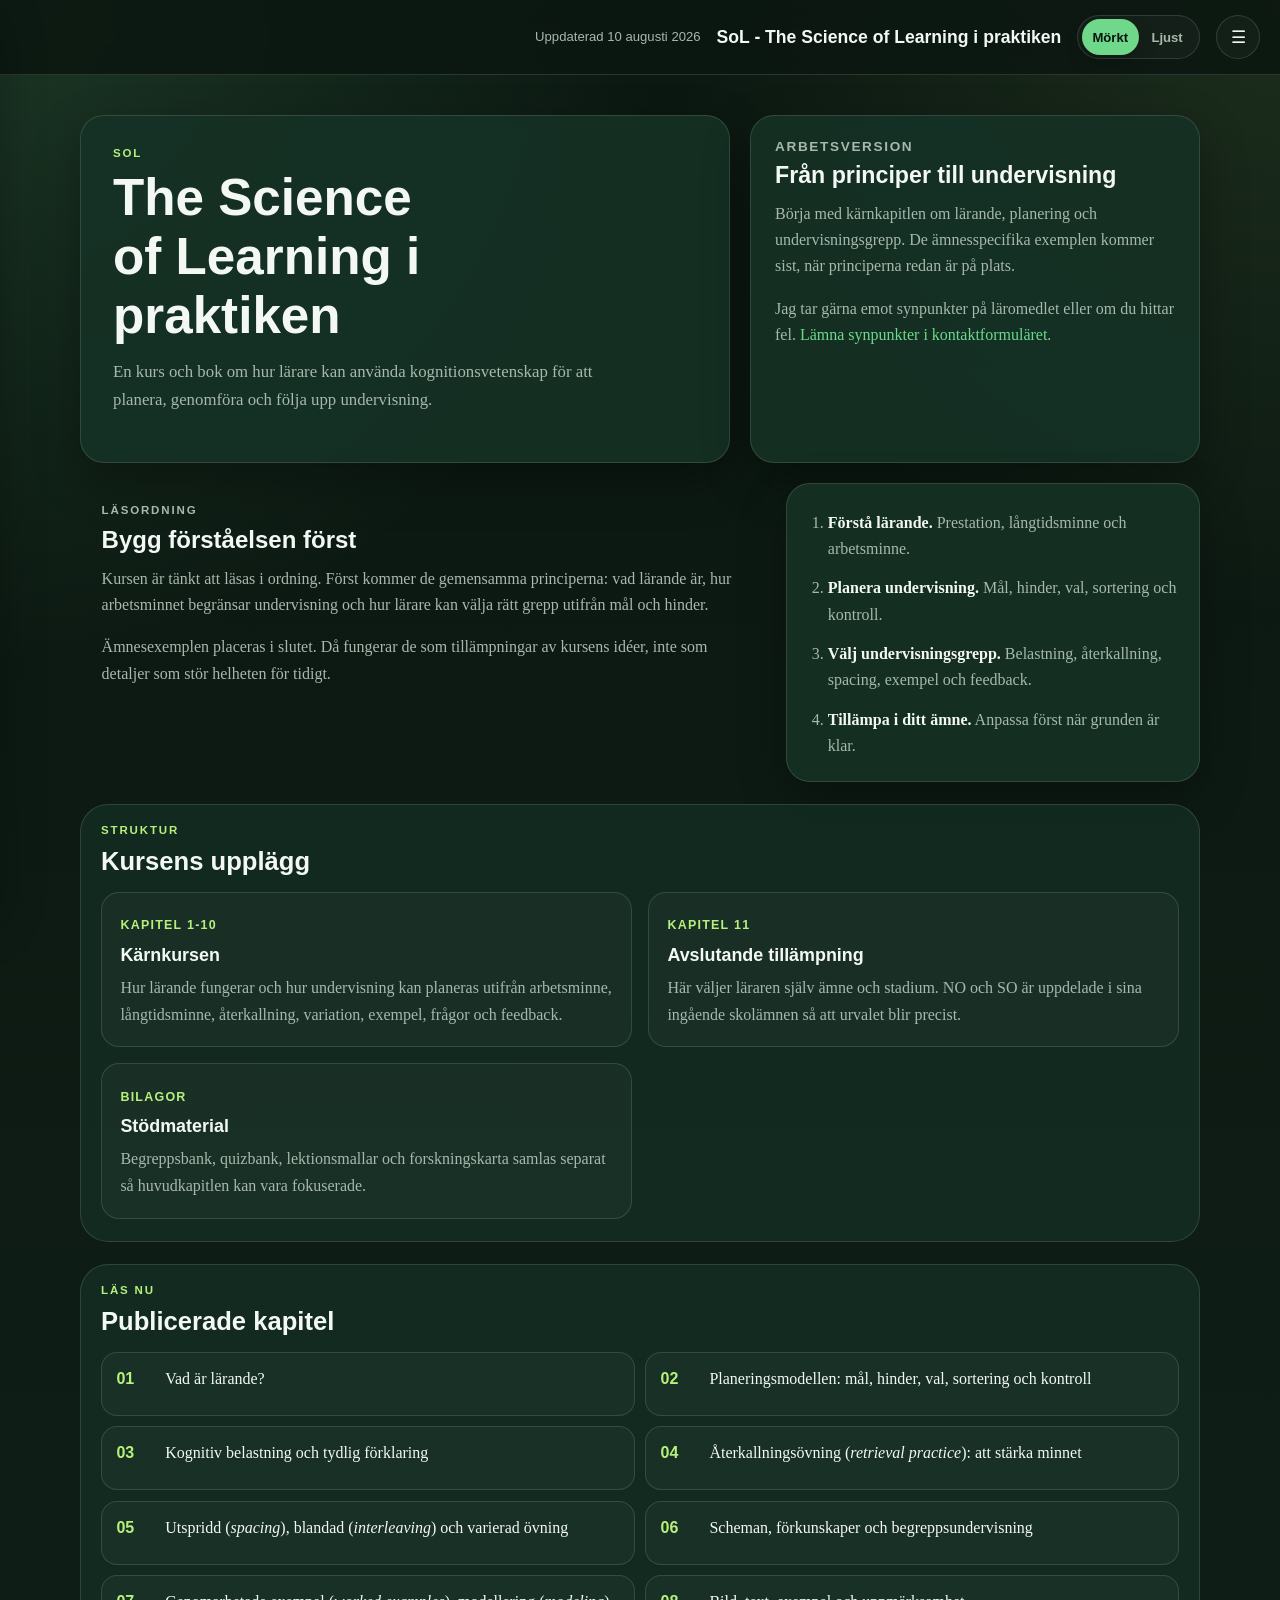
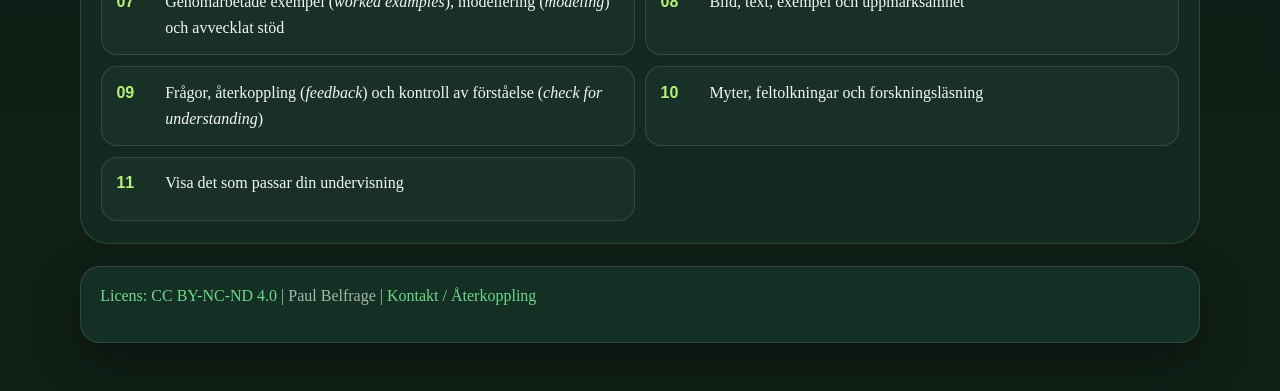
==== commit 9cbb769e: "Add site updated timestamp to navbar and remove hero actions from homepage" ====
--- a/index.html
+++ b/index.html
@@ -27,10 +27,6 @@
                 <p class="eyebrow">SoL</p>
                 <h1>The Science of Learning i praktiken</h1>
                 <p class="subtitle">En kurs och bok om hur lärare kan använda kognitionsvetenskap för att planera, genomföra och följa upp undervisning.</p>
-                <div class="hero-actions">
-                    <a href="#course-roadmap" class="primary-link">Se kursens upplägg</a>
-                    <a href="#available-chapters" class="secondary-link">Läs publicerade kapitel</a>
-                </div>
             </div>
             <div class="hero-card">
                 <p class="hero-card-label">Arbetsversion</p>
--- a/css/style.css
+++ b/css/style.css
@@ -157,6 +157,14 @@
   border-bottom: 1px solid var(--border);
 }
 
+.site-updated {
+  margin-left: auto;
+  color: var(--text-muted);
+  font-family: "Trebuchet MS", "Segoe UI", sans-serif;
+  font-size: 0.82rem;
+  white-space: nowrap;
+}
+
 .logo {
   order: 1;
   font-family: "Trebuchet MS", "Segoe UI", sans-serif;
@@ -1370,6 +1378,13 @@
     order: 1;
   }
 
+  .site-updated {
+    order: 2;
+    width: 100%;
+    margin-left: 0;
+    text-align: left;
+  }
+
   .site-search {
     order: 2;
     flex: 0 0 auto;
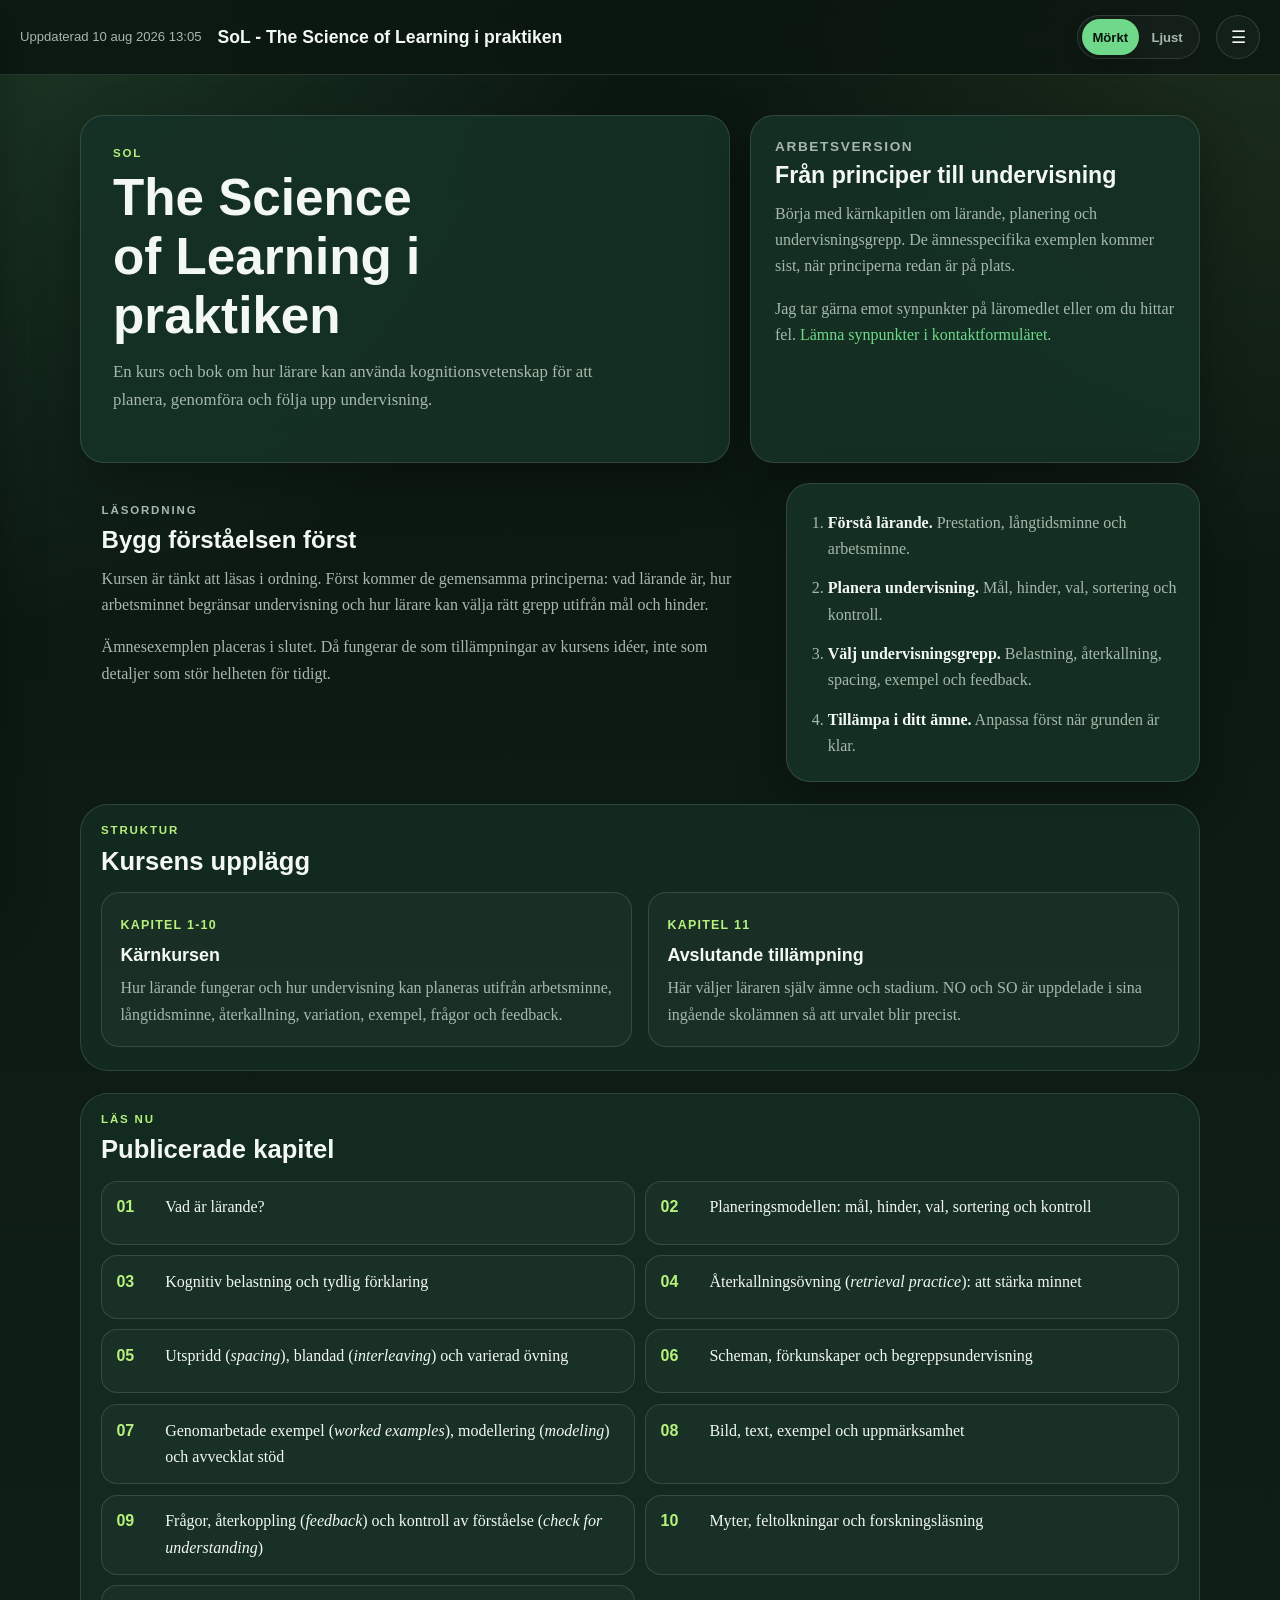
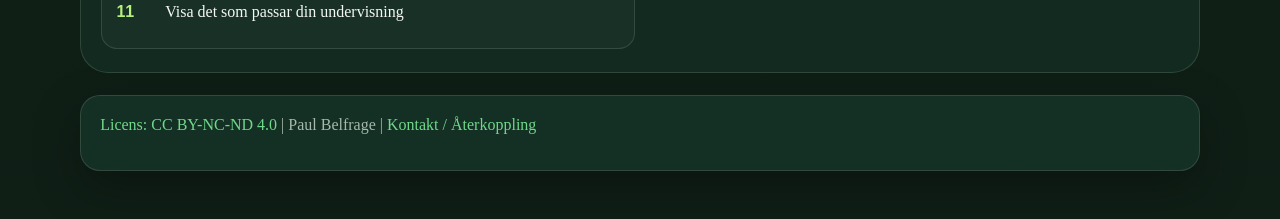
==== commit 3eef65d6: "Update site last updated timestamp format and adjust CSS for layout consistency" ====
--- a/index.html
+++ b/index.html
@@ -75,11 +75,6 @@
                         <h3>Avslutande tillämpning</h3>
                         <p>Här väljer läraren själv ämne och stadium. NO och SO är uppdelade i sina ingående skolämnen så att urvalet blir precist.</p>
                     </article>
-                    <article class="roadmap-card">
-                        <span class="roadmap-range">Bilagor</span>
-                        <h3>Stödmaterial</h3>
-                        <p>Begreppsbank, quizbank, lektionsmallar och forskningskarta samlas separat så huvudkapitlen kan vara fokuserade.</p>
-                    </article>
                 </div>
             </section>
 
--- a/css/style.css
+++ b/css/style.css
@@ -158,7 +158,7 @@
 }
 
 .site-updated {
-  margin-left: auto;
+  margin-left: 0;
   color: var(--text-muted);
   font-family: "Trebuchet MS", "Segoe UI", sans-serif;
   font-size: 0.82rem;
@@ -167,6 +167,7 @@
 
 .logo {
   order: 1;
+  margin-right: auto;
   font-family: "Trebuchet MS", "Segoe UI", sans-serif;
   font-size: 1.1rem;
   font-weight: 700;
@@ -1376,6 +1377,7 @@
 
   .logo {
     order: 1;
+    margin-right: auto;
   }
 
   .site-updated {
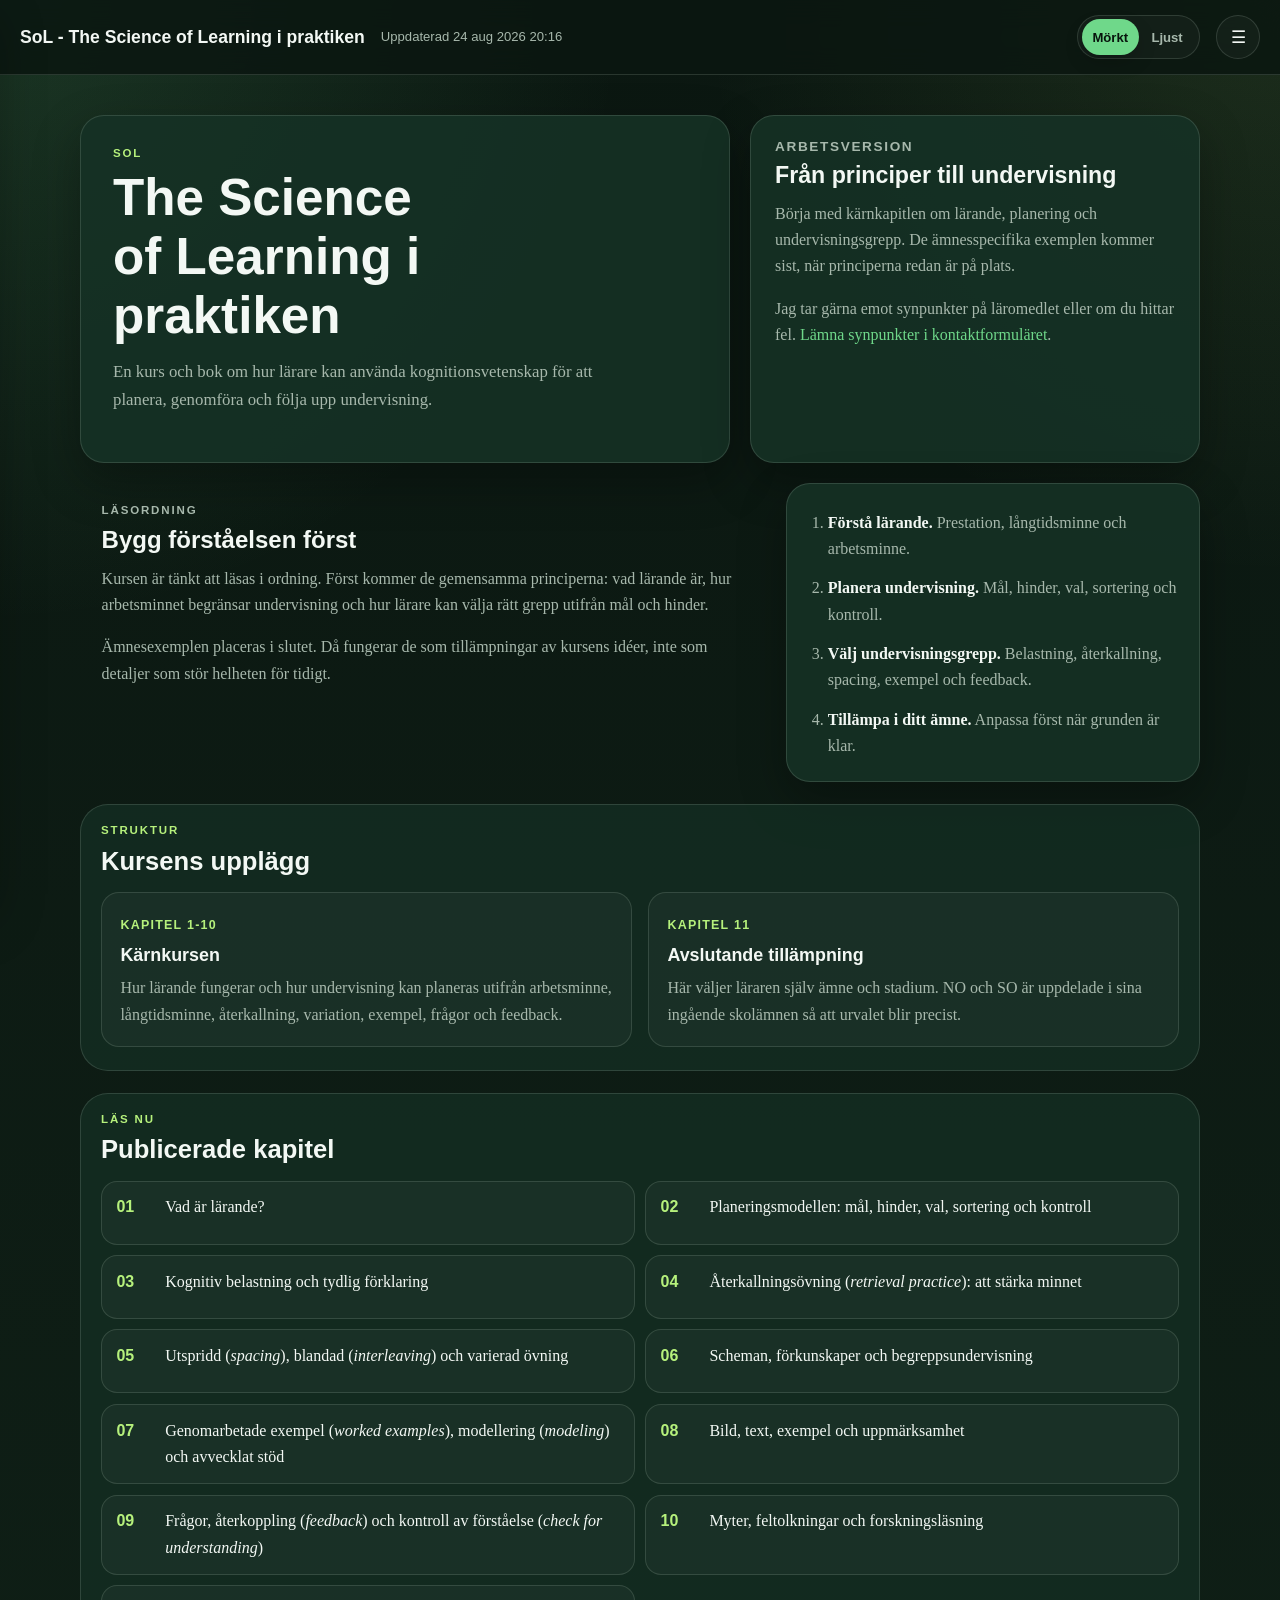
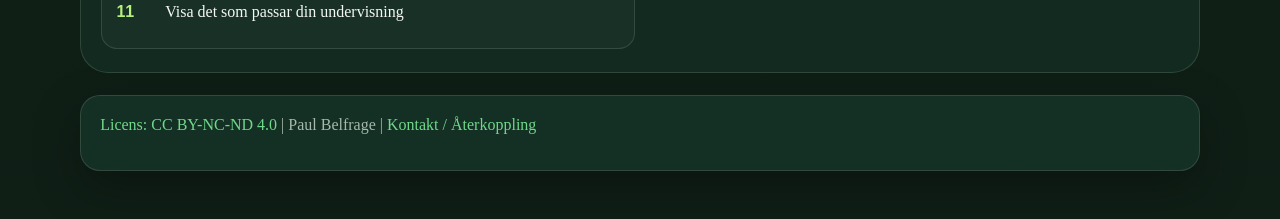
==== commit 67891dd7: "Add lesson variants and update site metadata - Updated index.html, litteratur.html, and chapter page" ====
--- a/index.html
+++ b/index.html
@@ -6,7 +6,7 @@
     <meta name="viewport" content="width=device-width, initial-scale=1.0">
     <meta name="description" content="The Science of Learning i praktiken är en bok om kognitionsvetenskap, undervisning och lärande med kapitel, övningar och quiz.">
     <title>The Science of Learning i praktiken</title>
-    <link rel="stylesheet" href="css/style.css">
+    <link rel="stylesheet" href="css/style.css?v=202608242016">
 </head>
 
 <body>
@@ -97,7 +97,7 @@
     </footer>
     </div>
 
-    <script src="js/main.js"></script>
+    <script src="js/main.js?v=202608242016"></script>
 </body>
 
 </html>
--- a/css/style.css
+++ b/css/style.css
@@ -149,7 +149,7 @@
   display: flex;
   flex-wrap: wrap;
   align-items: center;
-  justify-content: space-between;
+  justify-content: flex-start;
   gap: 1rem;
   padding: 0.95rem 1.25rem;
   background: var(--navbar-bg);
@@ -158,7 +158,9 @@
 }
 
 .site-updated {
+  order: 1;
   margin-left: 0;
+  margin-right: auto;
   color: var(--text-muted);
   font-family: "Trebuchet MS", "Segoe UI", sans-serif;
   font-size: 0.82rem;
@@ -167,7 +169,7 @@
 
 .logo {
   order: 1;
-  margin-right: auto;
+  margin-right: 0;
   font-family: "Trebuchet MS", "Segoe UI", sans-serif;
   font-size: 1.1rem;
   font-weight: 700;
@@ -1190,6 +1192,262 @@
   margin-top: 1.5rem;
 }
 
+.sol-planner {
+  display: grid;
+  gap: 1.25rem;
+}
+
+.sol-planner-intro,
+.sol-planner-selectors,
+.sol-plan-card {
+  border: 1px solid var(--border);
+  border-radius: 18px;
+  background: var(--panel-bg-soft);
+}
+
+.sol-planner-intro,
+.sol-plan-card {
+  padding: 1.25rem;
+}
+
+.sol-planner-intro h3 {
+  margin: 0.35rem 0 0.5rem;
+}
+
+.sol-planner-selectors {
+  display: grid;
+  grid-template-columns: repeat(3, minmax(0, 1fr));
+  gap: 1rem;
+  padding: 1rem;
+}
+
+.sol-planner-selectors label {
+  display: grid;
+  gap: 0.45rem;
+  min-width: 0;
+  font-family: "Trebuchet MS", "Segoe UI", sans-serif;
+  font-weight: 700;
+}
+
+.sol-planner-selectors select {
+  width: 100%;
+  min-height: 3rem;
+  padding: 0.65rem 2.1rem 0.65rem 0.75rem;
+  border: 1px solid var(--border);
+  border-radius: 12px;
+  color: var(--text);
+  background: var(--control-bg);
+  font: inherit;
+}
+
+.sol-planner-selectors select:disabled {
+  opacity: 0.55;
+}
+
+.sol-planner-status {
+  margin: 0;
+  color: var(--text-muted);
+  font-weight: 700;
+}
+
+.sol-plan-card {
+  background: var(--control-bg);
+}
+
+.sol-plan-card h3 {
+  margin: 0.35rem 0;
+}
+
+.sol-plan-card h4 {
+  margin: 1.25rem 0 0.45rem;
+}
+
+.sol-level-meta {
+  color: var(--text-muted);
+  font-weight: 700;
+}
+
+.sol-plan-foundations {
+  display: grid;
+  grid-template-columns: repeat(2, minmax(0, 1fr));
+  gap: 1rem;
+  margin: 1rem 0;
+}
+
+.sol-plan-foundations section,
+.sol-plan-details {
+  padding: 0.9rem 1rem;
+  border: 1px solid var(--border);
+  border-radius: 14px;
+  background: var(--panel-bg-soft);
+}
+
+.sol-plan-foundations h4 {
+  margin-top: 0;
+}
+
+.sol-plan-details summary {
+  cursor: pointer;
+  font-family: "Trebuchet MS", "Segoe UI", sans-serif;
+  font-weight: 700;
+}
+
+.sol-rationale-list {
+  padding-left: 1.2rem;
+}
+
+.sol-rationale-list li + li {
+  margin-top: 0.35rem;
+}
+
+.sol-official-content,
+.sol-editorial-note {
+  margin: 1rem 0;
+  padding: 1rem 1.1rem;
+  border-left: 4px solid var(--accent);
+  border-radius: 0 0.65rem 0.65rem 0;
+  background: var(--control-bg-strong);
+}
+
+.sol-official-content h4 {
+  margin-top: 0;
+}
+
+.sol-implementation,
+.sol-analysis {
+  margin-top: 1.5rem;
+  padding: 1.15rem;
+  border: 1px solid var(--border);
+  border-radius: 16px;
+}
+
+.sol-implementation {
+  background: var(--panel-bg-soft);
+}
+
+.sol-variant-list {
+  display: grid;
+  gap: 0.85rem;
+  margin-top: 1rem;
+}
+
+.sol-variant {
+  overflow: hidden;
+  border: 1px solid var(--border);
+  border-radius: 14px;
+  background: var(--control-bg);
+}
+
+.sol-variant summary {
+  display: grid;
+  grid-template-columns: auto 1fr;
+  gap: 0.8rem;
+  align-items: center;
+  padding: 1rem;
+  cursor: pointer;
+  font-family: "Trebuchet MS", "Segoe UI", sans-serif;
+}
+
+.sol-variant summary small {
+  display: block;
+  margin-top: 0.2rem;
+  color: var(--text-muted);
+  font-family: inherit;
+}
+
+.sol-variant-number {
+  padding: 0.3rem 0.55rem;
+  border-radius: 999px;
+  color: var(--accent-contrast);
+  background: var(--accent);
+  font-size: 0.78rem;
+  font-weight: 800;
+}
+
+.sol-variant-body {
+  padding: 0 1rem 1.15rem;
+  border-top: 1px solid var(--border);
+}
+
+.sol-analysis {
+  border-left: 4px solid var(--accent);
+  background: var(--control-bg-strong);
+}
+
+.sol-implementation > h3,
+.sol-analysis > h3 {
+  margin-top: 0;
+}
+
+.sol-sequence-list {
+  display: grid;
+  gap: 0.9rem;
+  padding-left: 1.5rem;
+}
+
+.sol-sequence-list li {
+  padding: 0.85rem 1rem;
+  border: 1px solid var(--border);
+  border-radius: 12px;
+  background: var(--control-bg);
+}
+
+.sol-sequence-list h5 {
+  margin: 0 0 0.55rem;
+  font-size: 1rem;
+}
+
+.sol-sequence-list p {
+  margin: 0.35rem 0;
+}
+
+.sol-analysis-list {
+  display: grid;
+  gap: 0.75rem;
+}
+
+.sol-analysis-list article {
+  padding: 0.75rem 0.9rem;
+  border-left: 3px solid var(--accent);
+  background: var(--control-bg);
+}
+
+.sol-analysis-list h4 {
+  margin-top: 0;
+}
+
+.sol-chapter-reference {
+  color: var(--text-muted);
+  font-size: 0.88em;
+  font-weight: 600;
+}
+
+.sol-method-list {
+  display: flex;
+  flex-wrap: wrap;
+  gap: 0.5rem;
+  padding: 0;
+  list-style: none;
+}
+
+.sol-method-list li {
+  padding: 0.35rem 0.65rem;
+  border-radius: 999px;
+  color: var(--accent-strong);
+  background: var(--control-bg-strong);
+  font-size: 0.9rem;
+  font-weight: 700;
+}
+
+.sol-source-list li + li {
+  margin-top: 0.8rem;
+}
+
+.sol-source-list p {
+  margin: 0.2rem 0 0;
+  color: var(--text-muted);
+}
+
 .example-filter-panel {
   padding: 1.25rem;
   margin-bottom: 1.25rem;
@@ -1334,6 +1592,18 @@
   font-size: 1.05rem;
 }
 
+.teacher-example-curriculum {
+  margin: 1.1rem 0;
+  padding: 1rem 1.1rem;
+  border-left: 4px solid var(--accent);
+  border-radius: 0 0.65rem 0.65rem 0;
+  background: var(--control-bg-strong);
+}
+
+.teacher-example-curriculum h3 {
+  margin-top: 0;
+}
+
 .teacher-example-content ol {
   margin-top: 0;
 }
@@ -1365,6 +1635,14 @@
 }
 
 @media (max-width: 720px) {
+  .sol-planner-selectors {
+    grid-template-columns: 1fr;
+  }
+
+  .sol-plan-foundations {
+    grid-template-columns: 1fr;
+  }
+
   .container,
   .site-footer-wide {
     width: calc(100% - 1rem);
@@ -1377,13 +1655,14 @@
 
   .logo {
     order: 1;
+    margin-right: 0;
+  }
+
+  .site-updated {
+    order: 1;
+    width: auto;
+    margin-left: 0;
     margin-right: auto;
-  }
-
-  .site-updated {
-    order: 2;
-    width: 100%;
-    margin-left: 0;
     text-align: left;
   }
 
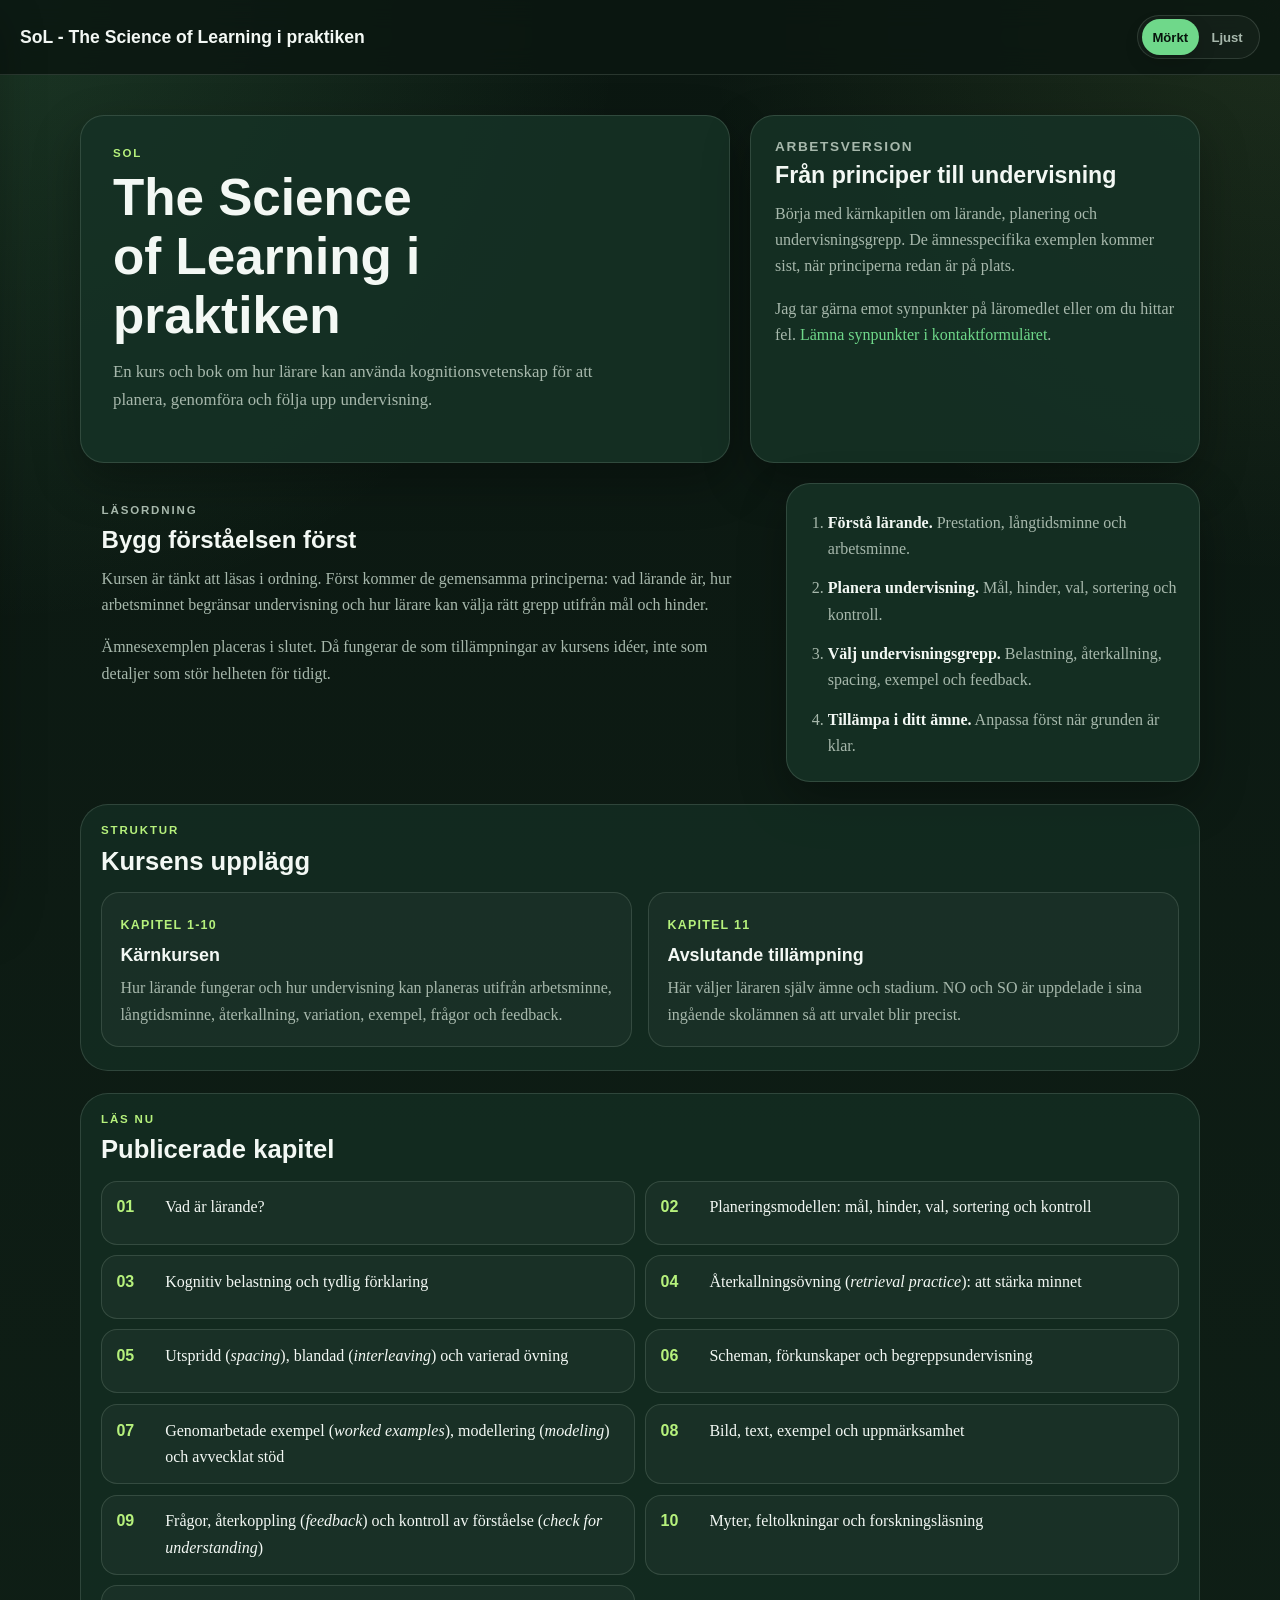
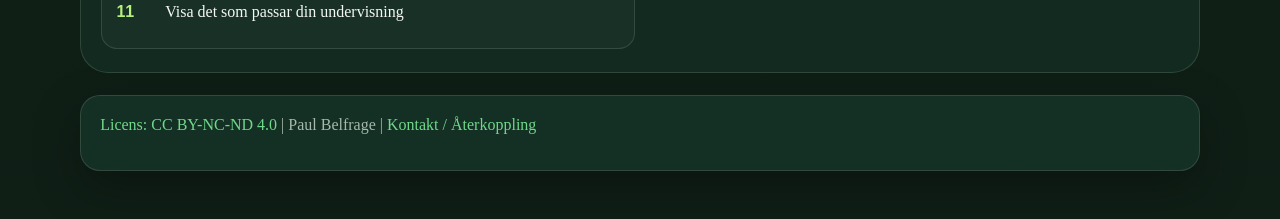
==== commit 4da9768b: "Update educational content and resources for Swedish language and physics curriculum - Revised descr" ====
--- a/index.html
+++ b/index.html
@@ -6,7 +6,7 @@
     <meta name="viewport" content="width=device-width, initial-scale=1.0">
     <meta name="description" content="The Science of Learning i praktiken är en bok om kognitionsvetenskap, undervisning och lärande med kapitel, övningar och quiz.">
     <title>The Science of Learning i praktiken</title>
-    <link rel="stylesheet" href="css/style.css?v=202608242016">
+    <link rel="stylesheet" href="css/style.css?v=202608251759">
 </head>
 
 <body>
@@ -97,7 +97,7 @@
     </footer>
     </div>
 
-    <script src="js/main.js?v=202608242016"></script>
+    <script src="js/main.js?v=202608251759"></script>
 </body>
 
 </html>
--- a/css/style.css
+++ b/css/style.css
@@ -157,16 +157,6 @@
   border-bottom: 1px solid var(--border);
 }
 
-.site-updated {
-  order: 1;
-  margin-left: 0;
-  margin-right: auto;
-  color: var(--text-muted);
-  font-family: "Trebuchet MS", "Segoe UI", sans-serif;
-  font-size: 0.82rem;
-  white-space: nowrap;
-}
-
 .logo {
   order: 1;
   margin-right: 0;
@@ -337,6 +327,7 @@
 
 .menu-toggle {
   order: 3;
+  display: none;
   border: 1px solid var(--border);
   border-radius: 999px;
   background: var(--control-bg);
@@ -349,6 +340,7 @@
 
 .theme-toggle {
   order: 2;
+  margin-left: auto;
   display: inline-flex;
   align-items: center;
   justify-content: center;
@@ -1358,7 +1350,7 @@
 .sol-variant-number {
   padding: 0.3rem 0.55rem;
   border-radius: 999px;
-  color: var(--accent-contrast);
+  color: #f5fff7;
   background: var(--accent);
   font-size: 0.78rem;
   font-weight: 800;
@@ -1656,14 +1648,6 @@
   .logo {
     order: 1;
     margin-right: 0;
-  }
-
-  .site-updated {
-    order: 1;
-    width: auto;
-    margin-left: 0;
-    margin-right: auto;
-    text-align: left;
   }
 
   .site-search {
@@ -1707,6 +1691,9 @@
 
   .menu-toggle {
     order: 3;
+    display: inline-flex;
+    align-items: center;
+    justify-content: center;
   }
 
   .page-search-shell {
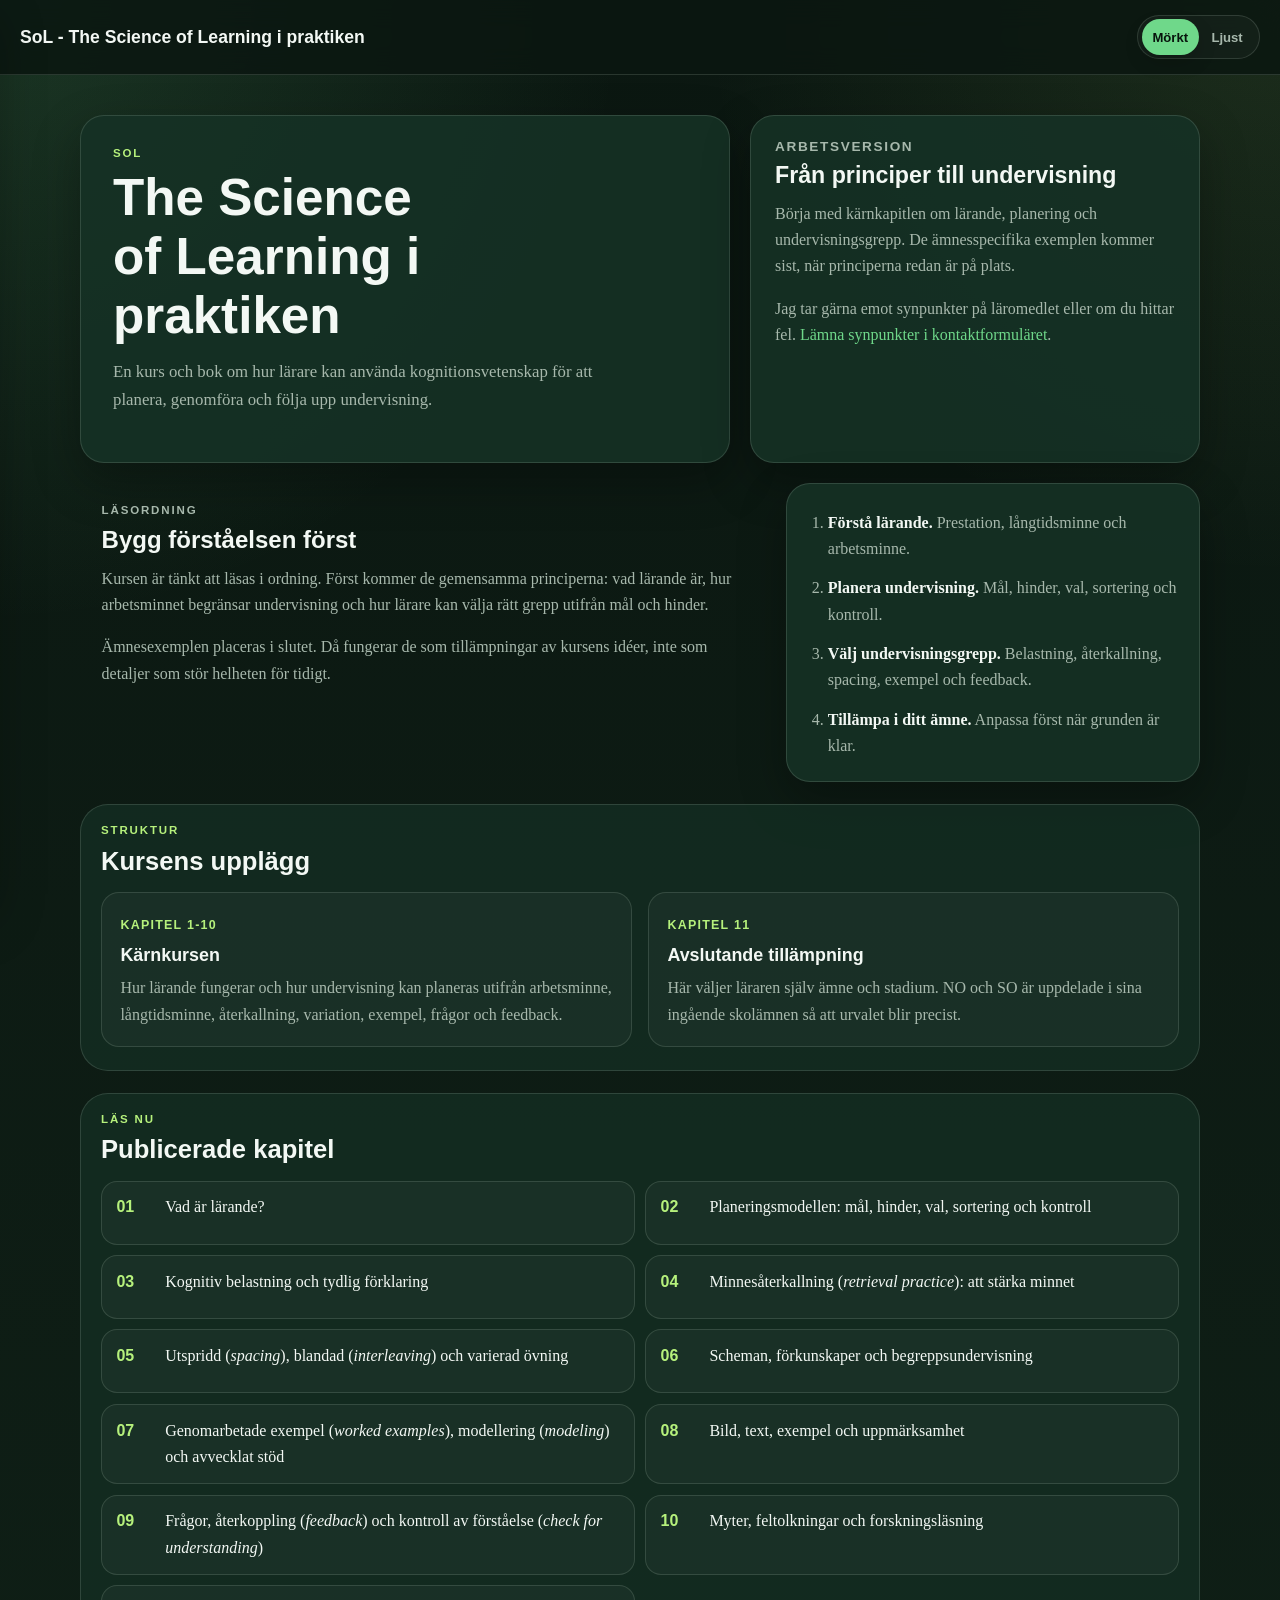
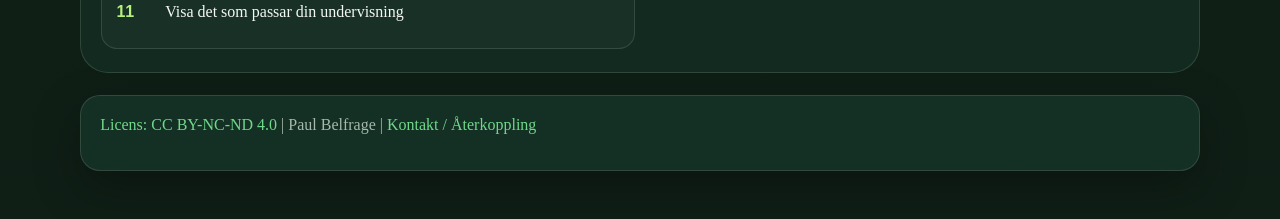
==== commit 6a6a70f7: "Update resources and content for chapters 1-10; enhance retrieval practice terminology and add book " ====
--- a/index.html
+++ b/index.html
@@ -6,7 +6,7 @@
     <meta name="viewport" content="width=device-width, initial-scale=1.0">
     <meta name="description" content="The Science of Learning i praktiken är en bok om kognitionsvetenskap, undervisning och lärande med kapitel, övningar och quiz.">
     <title>The Science of Learning i praktiken</title>
-    <link rel="stylesheet" href="css/style.css?v=202608251759">
+    <link rel="stylesheet" href="css/style.css?v=202608251806">
 </head>
 
 <body>
@@ -97,7 +97,7 @@
     </footer>
     </div>
 
-    <script src="js/main.js?v=202608251759"></script>
+    <script src="js/main.js?v=202608251806"></script>
 </body>
 
 </html>
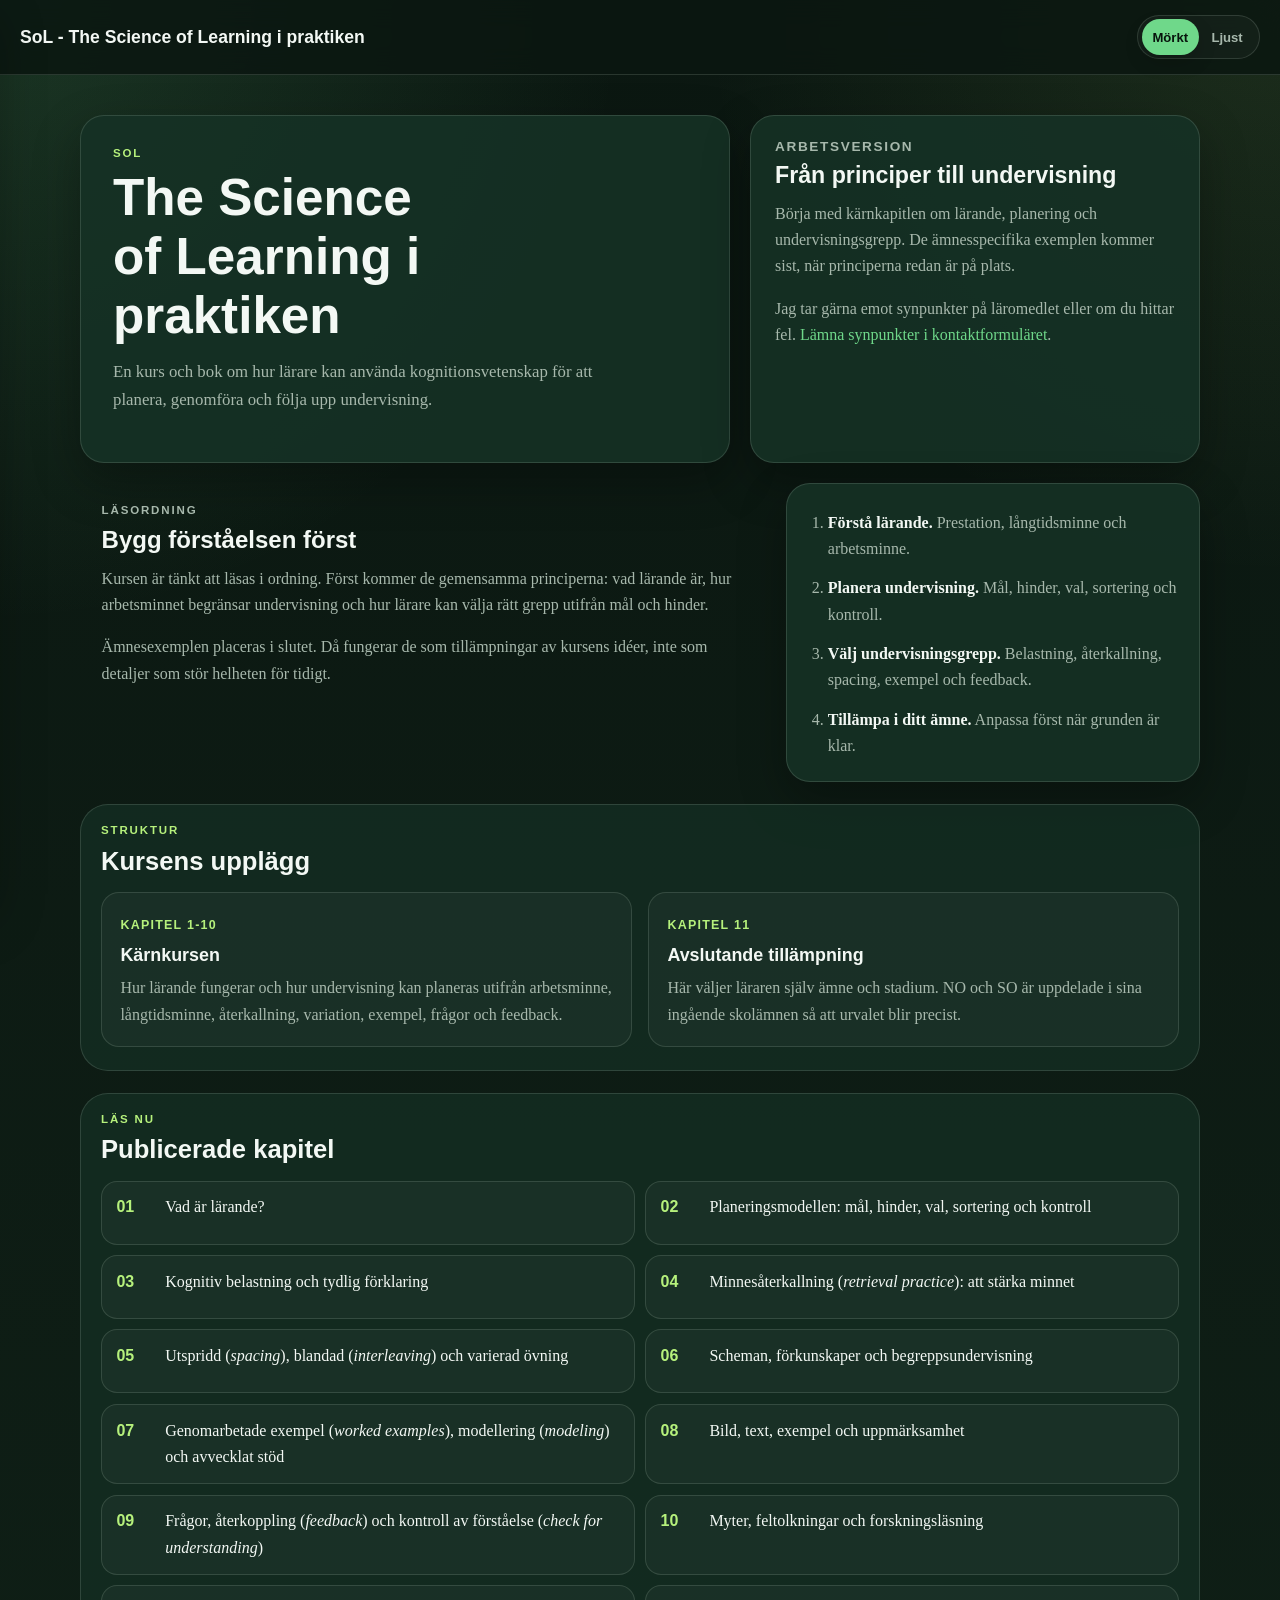
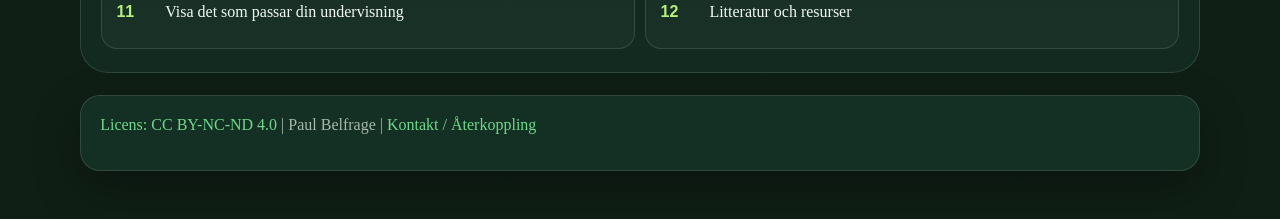
==== commit fa3c4e51: "Update resources and content for Chapter 12; enhance literature section with new references and desc" ====
--- a/index.html
+++ b/index.html
@@ -6,7 +6,7 @@
     <meta name="viewport" content="width=device-width, initial-scale=1.0">
     <meta name="description" content="The Science of Learning i praktiken är en bok om kognitionsvetenskap, undervisning och lärande med kapitel, övningar och quiz.">
     <title>The Science of Learning i praktiken</title>
-    <link rel="stylesheet" href="css/style.css?v=202608251806">
+    <link rel="stylesheet" href="css/style.css?v=202608251837">
 </head>
 
 <body>
@@ -97,7 +97,7 @@
     </footer>
     </div>
 
-    <script src="js/main.js?v=202608251806"></script>
+    <script src="js/main.js?v=202608251837"></script>
 </body>
 
 </html>
